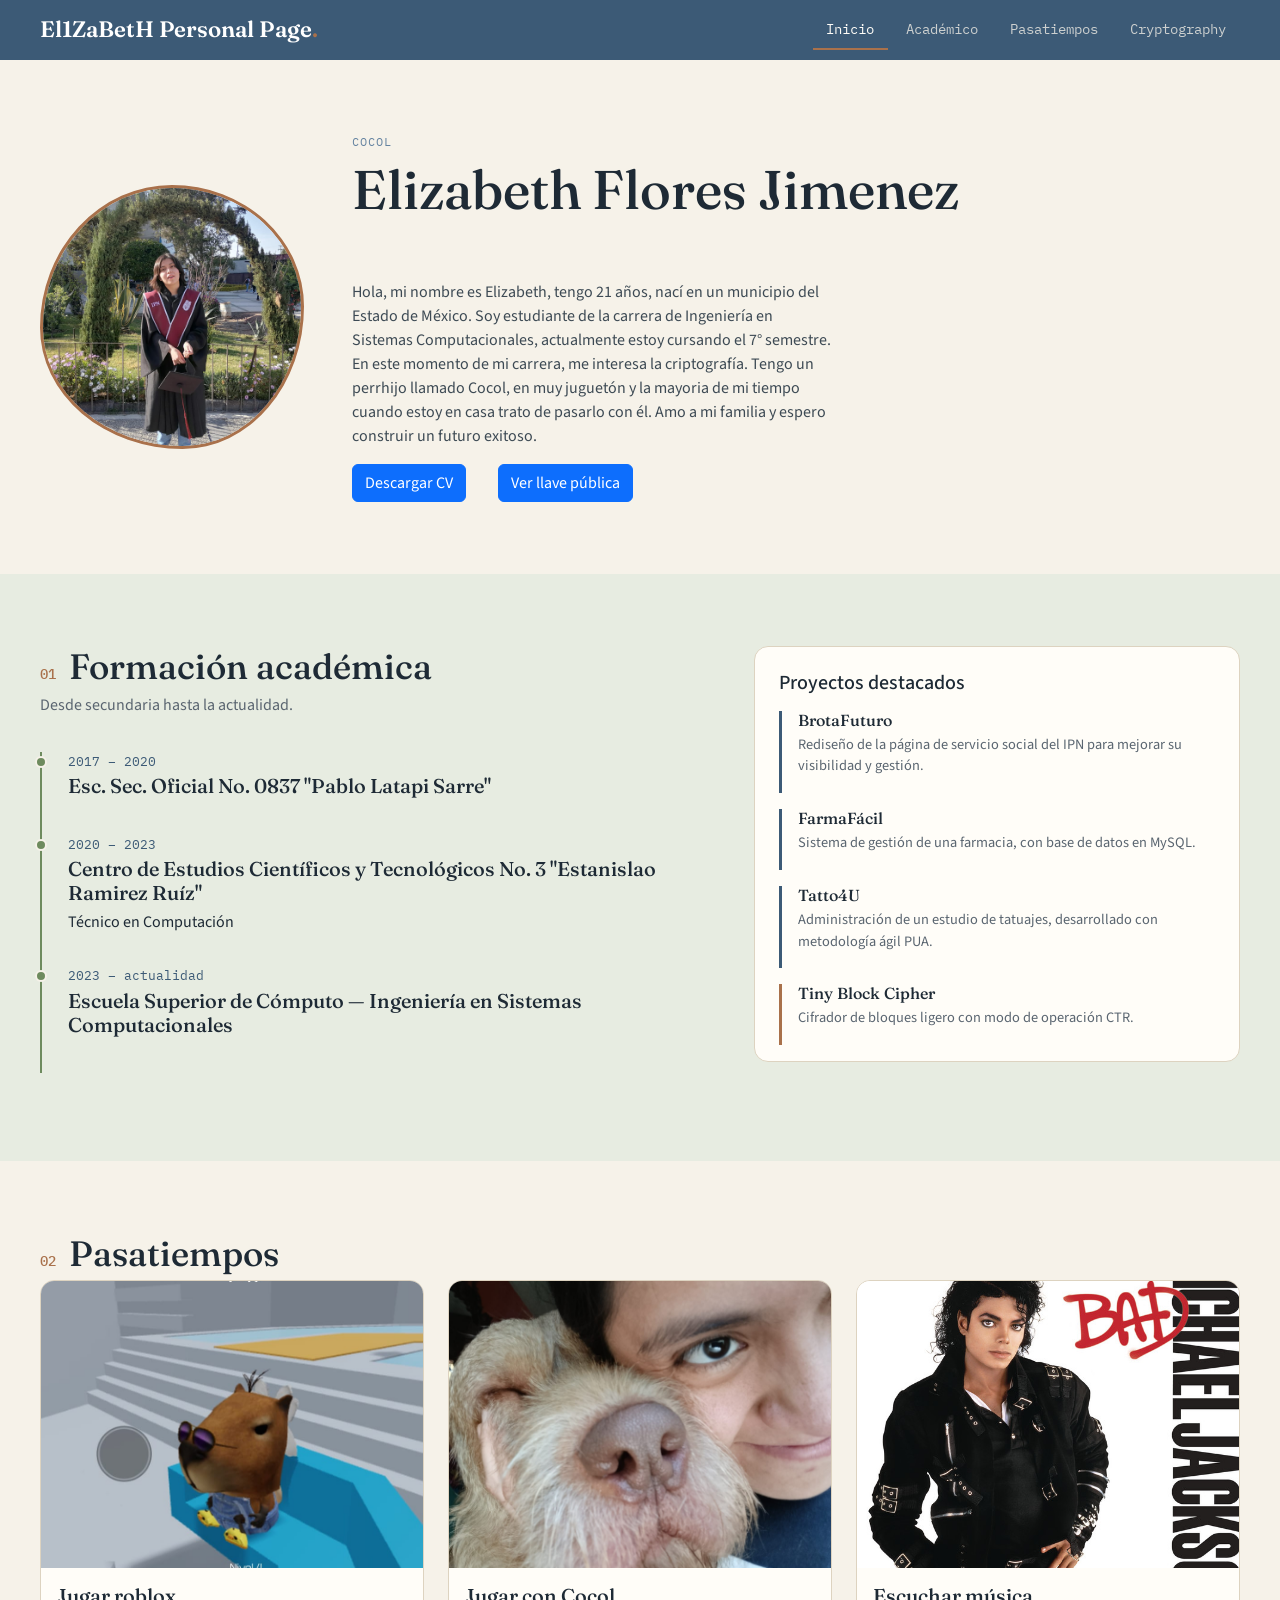
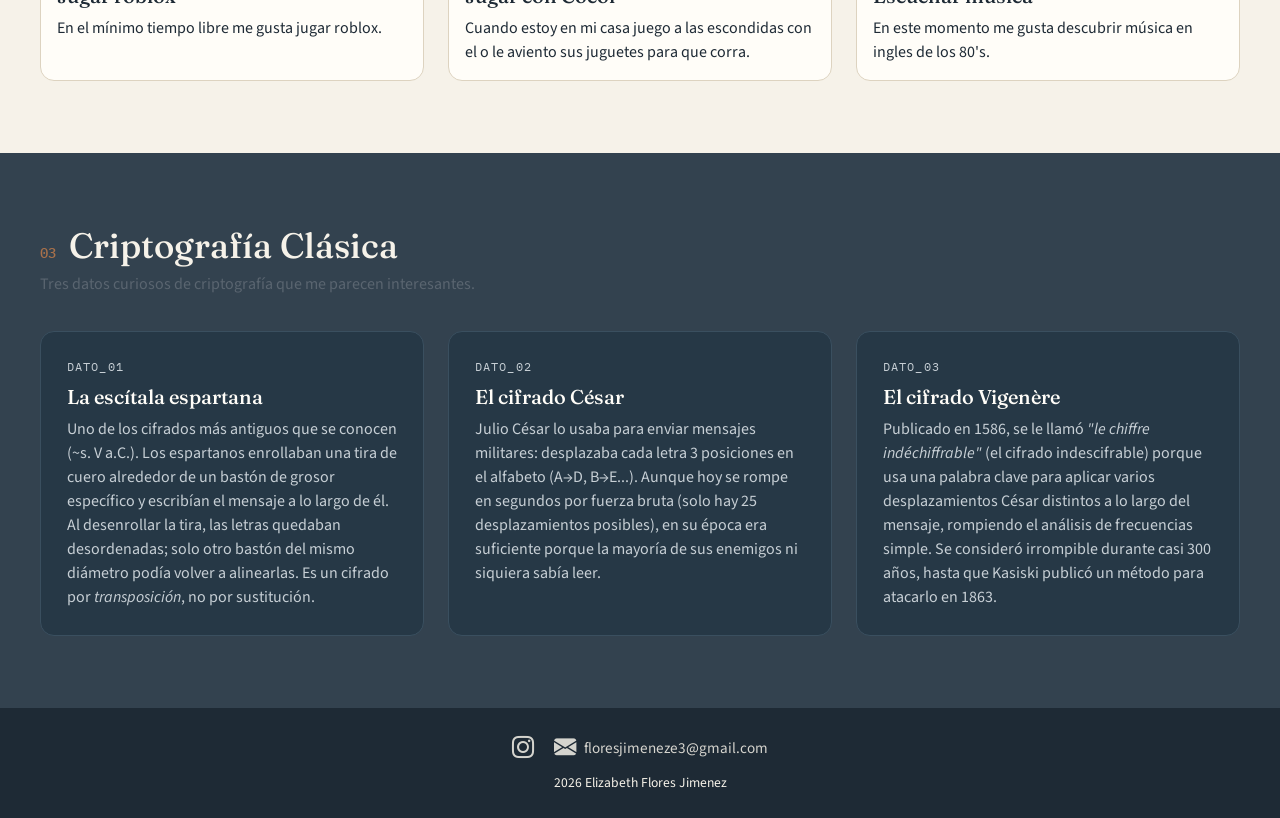
==== index.html @ b9819421 "estructura correcta" ====
<!DOCTYPE html>
<html lang="es">

<head>
    <meta charset="UTF-8">
    <meta name="viewport" content="width=device-width, initial-scale=1.0">
    <title>Cocol – Página Personal</title>

    <link rel="preconnect" href="https://fonts.googleapis.com">
    <link rel="preconnect" href="https://fonts.gstatic.com" crossorigin>
    <link
        href="https://fonts.googleapis.com/css2?family=Fraunces:ital,opsz,wght@0,9..144,400;0,9..144,600;0,9..144,700;1,9..144,500&family=Source+Sans+3:wght@400;600&family=IBM+Plex+Mono:wght@400;500;600&display=swap"
        rel="stylesheet">

    <link href="https://cdn.jsdelivr.net/npm/bootstrap@5.3.3/dist/css/bootstrap.min.css" rel="stylesheet">
    <link rel="stylesheet" href="https://cdn.jsdelivr.net/npm/bootstrap-icons@1.11.3/font/bootstrap-icons.css">
    <link rel="stylesheet" href="styles/styles.css">
</head>

<body>

    <!-- ============ NAV ============ -->
    <nav class="navbar navbar-expand-md navbar-dark sticky-top site-navbar">
        <div class="container">
            <a class="navbar-brand" href="#inicio">El1ZaBetH Personal Page<span class="text-clay">.</span></a>
            <button class="navbar-toggler" type="button" data-bs-toggle="collapse" data-bs-target="#navMenu"
                aria-controls="navMenu" aria-expanded="false" aria-label="Abrir menú">
                <span class="navbar-toggler-icon"></span>
            </button>
            <div class="collapse navbar-collapse" id="navMenu">
                <ul class="nav nav-tabs ms-auto" id="mainNav">
                    <li class="nav-item">
                        <a class="nav-link active" href="#inicio">Inicio</a>
                    </li>
                    <li class="nav-item">
                        <a class="nav-link" href="#academico">Académico</a>
                    </li>
                    <li class="nav-item">
                        <a class="nav-link" href="#hobbies">Pasatiempos</a>
                    </li>
                    <li class="nav-item">
                        <a class="nav-link" href="#cripto">Cryptography</a>
                    </li>
                </ul>
            </div>
        </div>
    </nav>

    <main>
        <!-- ============ HERO ============ -->
        <section id="inicio" class="container py-5 my-4">
            <div class="row align-items-center g-5">
                <div class="col-md-4 col-lg-3 text-center">
                    <img src="img/yo.jpeg" alt="Foto" id="heroPhoto" class="img-fluid hero-photo">
                </div>
                <div class="col-md-8 col-lg-9">
                    <p class="eyebrow">Cocol</p>
                    <h1 class="hero-name">Elizabeth Flores Jimenez</h1>
                    <p class="hero-cipher" id="cipherText" data-plain="Yo."></p>
                    <p class="hero-desc">
                        Hola, mi nombre es Elizabeth, tengo 21 años, nací en un municipio del Estado de México.
                        Soy estudiante de la carrera de Ingeniería en Sistemas Computacionales, actualmente estoy
                        cursando el 7° semestre.
                        En este momento de mi carrera, me interesa la criptografía. Tengo un perrhijo llamado Cocol, en
                        muy juguetón y la mayoria de mi tiempo
                        cuando estoy en casa trato de pasarlo con él. Amo a mi familia y espero construir un futuro
                        exitoso.
                    </p>
                    <div class="d-flex flex-wrap gap-3">
                        <a href="docs/CV_Elizabeth_Flores_Jimenez.pdf" target="_blank"  download class="btn btn-primary" >Descargar CV</a>
                        <div id="liveAlertPlaceholder"></div>
                        <button type="button" class="btn btn-primary" id="liveAlertBtn">Ver llave pública</button>
                    </div>
                </div>
            </div>
        </section>

        <!-- ============ ACADÉMICO ============ -->
        <section id="academico" class="section-block bg-sage-light">
            <div class="container">
                <div class="row g-4 align-items-start">
                    <div class="col-lg-7">
                        <h2 class="section-title"><span class="section-num">01</span> Formación académica</h2>
                        <p class="section-intro">Desde secundaria hasta la actualidad.</p>

                        <ol class="timeline list-unstyled">
                            <li class="timeline-item">
                                <span class="timeline-period">2017 – 2020</span>
                                <h3 class="h5">Esc. Sec. Oficial No. 0837 "Pablo Latapi Sarre"</h3>
                            </li>
                            <li class="timeline-item">
                                <span class="timeline-period">2020 – 2023</span>
                                <h3 class="h5">Centro de Estudios Científicos y Tecnológicos No. 3 "Estanislao Ramirez
                                    Ruíz"</h3>
                                <p class="mb-0">Técnico en Computación</p>
                            </li>
                            <li class="timeline-item">
                                <span class="timeline-period">2023 – actualidad</span>
                                <h3 class="h5">Escuela Superior de Cómputo — Ingeniería en Sistemas Computacionales</h3>
                            </li>
                        </ol>
                    </div>

                    <div class="col-lg-5">
                        <div class="projects-panel">
                            <h3 class="h5 mb-3">Proyectos destacados</h3>

                            <div class="project-card">
                                <h4 class="h6 mb-1">BrotaFuturo</h4>
                                <p class="project-line">Rediseño de la página de servicio social del IPN para mejorar su
                                    visibilidad y gestión.</p>
                            </div>

                            <div class="project-card">
                                <h4 class="h6 mb-1">FarmaFácil</h4>
                                <p class="project-line">Sistema de gestión de una farmacia, con base de datos en MySQL.
                                </p>
                            </div>

                            <div class="project-card">
                                <h4 class="h6 mb-1">Tatto4U</h4>
                                <p class="project-line">Administración de un estudio de tatuajes, desarrollado con
                                    metodología ágil PUA.</p>
                            </div>

                            <div class="project-card project-card--cripto">
                                <h4 class="h6 mb-1">Tiny Block Cipher</h4>
                                <p class="project-line">Cifrador de bloques ligero con modo de operación CTR.</p>
                            </div>
                        </div>
                    </div>
                </div>
            </div>
        </section>

        <!-- ============ HOBBIES ============ -->
        <section id="hobbies" class="section-block">
            <div class="container">
                <h2 class="section-title"><span class="section-num">02</span> Pasatiempos</h2>

                <div class="row g-4">
                    <div class="col-md-4">
                        <div class="card h-100 app-card">
                            <img src="img/1.jfif" class="card-img-top" alt="">
                            <div class="card-body">
                                <h3 class="h5 card-title">Jugar roblox</h3>
                                <p class="card-text">En el mínimo tiempo libre me gusta jugar roblox.</p>
                            </div>
                        </div>
                    </div>
                    <div class="col-md-4">
                        <div class="card h-100 app-card">
                            <img src="img/3.jfif" class="card-img-top" alt="">
                            <div class="card-body">
                                <h3 class="h5 card-title">Jugar con Cocol</h3>
                                <p class="card-text">Cuando estoy en mi casa juego a las escondidas con el o le aviento
                                    sus juguetes para que corra.</p>
                            </div>
                        </div>
                    </div>
                    <div class="col-md-4">
                        <div class="card h-100 app-card">
                            <img src="img/2.jfif" class="card-img-top" alt="">
                            <div class="card-body">
                                <h3 class="h5 card-title">Escuchar música</h3>
                                <p class="card-text">En este momento me gusta descubrir música en ingles de los 80's.
                                </p>
                            </div>
                        </div>
                    </div>
                </div>
            </div>
        </section>

        <!-- ============ CRIPTOGRAFÍA ============ -->
        <section id="cripto" class="section-block section-cripto">
            <div class="container">
                <h2 class="section-title text-parchment"><span class="section-num text-sage">03</span> Criptografía
                    Clásica</h2>
                <p class="section-intro text-light-gray">Tres datos curiosos de criptografía que me parecen
                    interesantes.</p>

                <div class="row g-4">
                    <div class="col-md-4">
                        <div class="cipher-card h-100">
                            <p class="cipher-label">DATO_01</p>
                            <h3 class="h5">La escítala espartana</h3>
                            <p class="mb-0">Uno de los cifrados más antiguos que se conocen (~s. V a.C.). Los espartanos
                                enrollaban una tira de cuero alrededor de un bastón de grosor específico y escribían el
                                mensaje a lo largo de él. Al desenrollar la tira, las letras quedaban desordenadas; solo
                                otro bastón del mismo diámetro podía volver a alinearlas. Es un cifrado por
                                <em>transposición</em>, no por sustitución.
                            </p>
                        </div>
                    </div>
                    <div class="col-md-4">
                        <div class="cipher-card h-100">
                            <p class="cipher-label">DATO_02</p>
                            <h3 class="h5">El cifrado César</h3>
                            <p class="mb-0">Julio César lo usaba para enviar mensajes militares: desplazaba cada letra
                                3 posiciones en el alfabeto (A→D, B→E...). Aunque hoy se rompe en segundos por fuerza
                                bruta
                                (solo hay 25 desplazamientos posibles), en su época era suficiente porque la mayoría de
                                sus
                                enemigos ni siquiera sabía leer.</p>
                        </div>
                    </div>
                    <div class="col-md-4">
                        <div class="cipher-card h-100">
                            <p class="cipher-label">DATO_03</p>
                            <h3 class="h5">El cifrado Vigenère</h3>
                            <p class="mb-0">Publicado en 1586, se le llamó <em>"le chiffre indéchiffrable"</em> (el
                                cifrado
                                indescifrable) porque usa una palabra clave para aplicar varios desplazamientos César
                                distintos a lo largo del mensaje, rompiendo el análisis de frecuencias simple. Se
                                consideró
                                irrompible durante casi 300 años, hasta que Kasiski publicó un método para atacarlo en
                                1863.</p>
                        </div>
                    </div>
                </div>
            </div>
        </section>
    </main>

    <footer class="footer text-center py-4">
        <div class="footer-icons mb-2">
            <a href="https://www.instagram.com/3l1z4b3thfj/" target="_blank" rel="noopener" aria-label="Instagram"
                class="footer-icon">
                <i class="bi bi-instagram"></i>
            </a>
            <span class="footer-icon-text">
                <i class="bi bi-envelope-fill"></i> floresjimeneze3@gmail.com
            </span>
        </div>
        <p class="mb-0"> 2026 Elizabeth Flores Jimenez</p>
    </footer>

    <script src="https://cdn.jsdelivr.net/npm/bootstrap@5.3.3/dist/js/bootstrap.bundle.min.js"></script>
    <script src="js/script.js"></script>
</body>

</html>
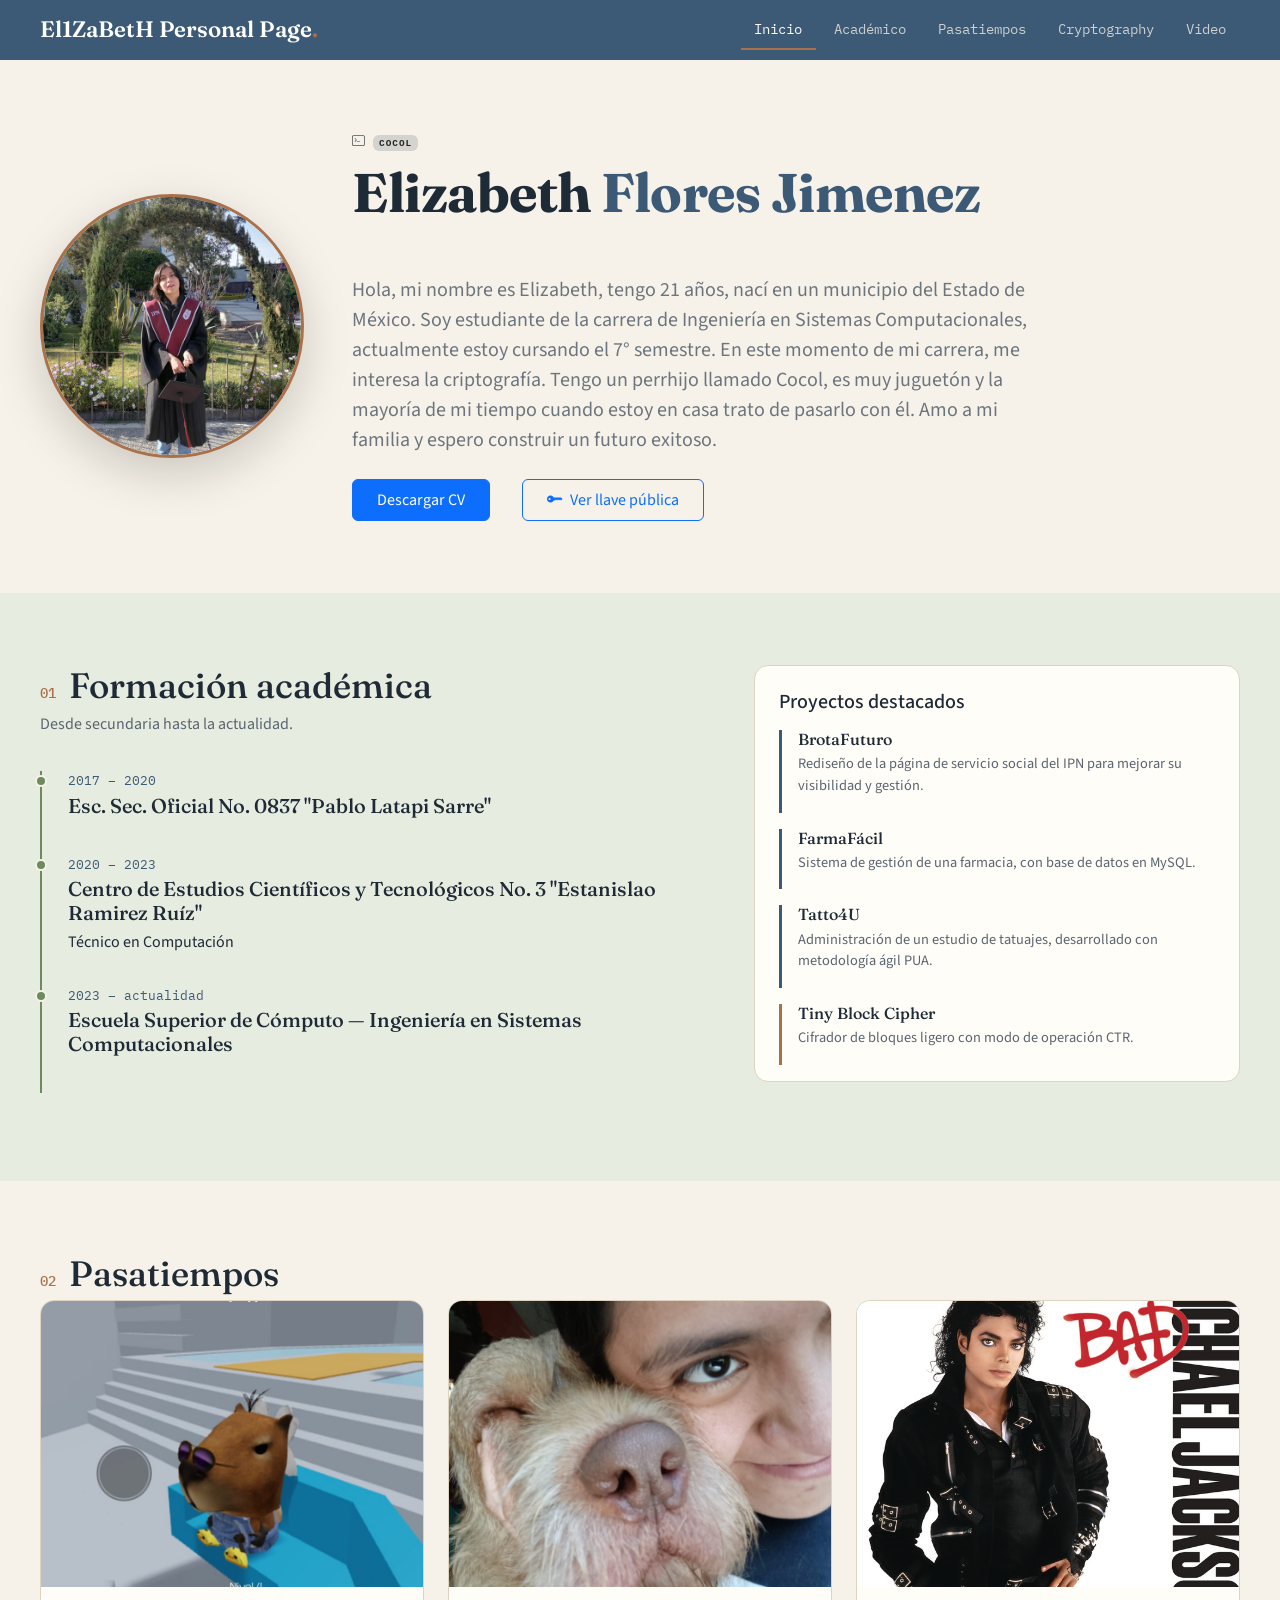
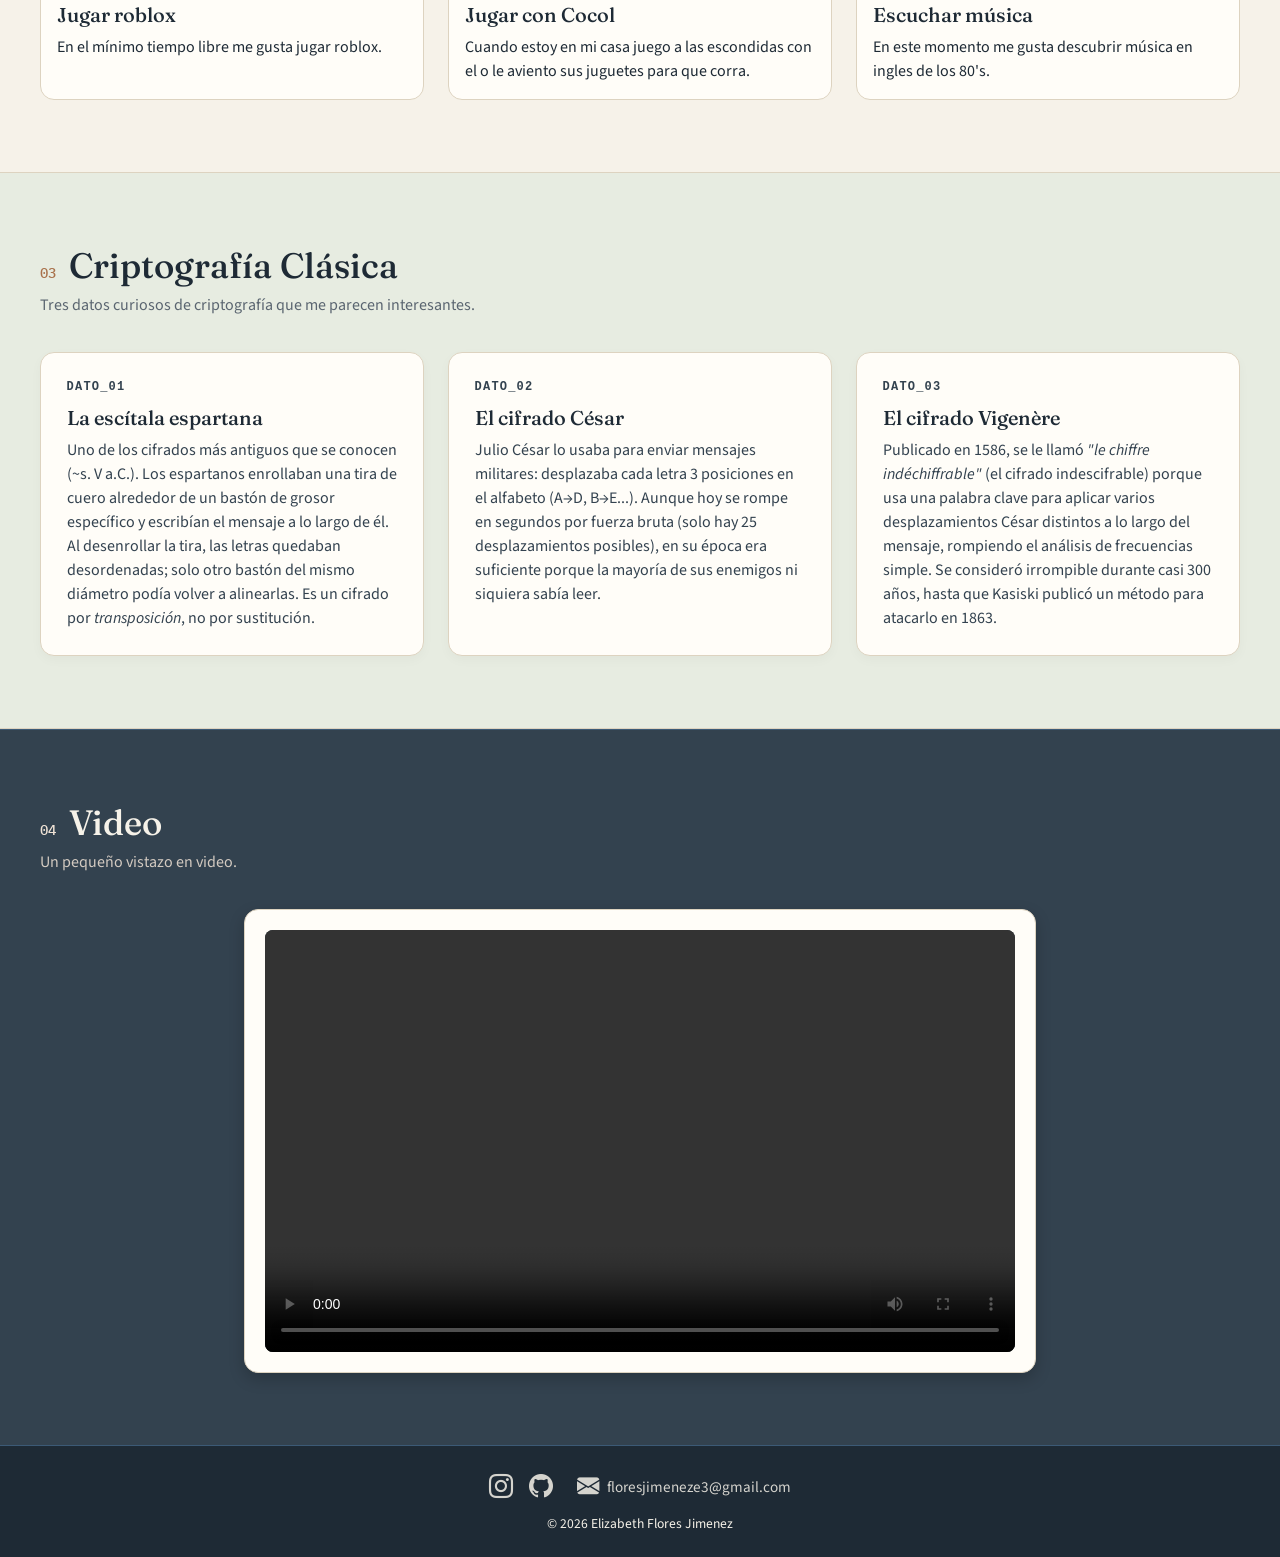
==== commit 54c2a244: "Actualizacion" ====
--- a/index.html
+++ b/index.html
@@ -41,6 +41,9 @@
                     <li class="nav-item">
                         <a class="nav-link" href="#cripto">Cryptography</a>
                     </li>
+                    <li class="nav-item">
+                        <a class="nav-link" href="#video">Video</a>
+                    </li>
                 </ul>
             </div>
         </div>
@@ -51,25 +54,34 @@
         <section id="inicio" class="container py-5 my-4">
             <div class="row align-items-center g-5">
                 <div class="col-md-4 col-lg-3 text-center">
-                    <img src="img/yo.jpeg" alt="Foto" id="heroPhoto" class="img-fluid hero-photo">
+                    <img src="img/yo.jpeg" alt="Foto" id="heroPhoto" class="img-fluid hero-photo rounded-circle shadow-lg">
                 </div>
                 <div class="col-md-8 col-lg-9">
-                    <p class="eyebrow">Cocol</p>
-                    <h1 class="hero-name">Elizabeth Flores Jimenez</h1>
-                    <p class="hero-cipher" id="cipherText" data-plain="Yo."></p>
-                    <p class="hero-desc">
+                    <!-- Eyebrow estilizado -->
+                    <p class="eyebrow text-uppercase tracking-wider text-muted mb-1">
+                        <i class="bi bi-terminal"></i> <span class="badge bg-secondary bg-opacity-25 text-dark">Cocol</span>
+                    </p>
+                    
+                    <!-- Nombre estéticamente destacado -->
+                    <h1 class="hero-name display-3 fw-bold my-2" style="font-family: 'Fraunces', serif; letter-spacing: -0.5px;">
+                        Elizabeth <span class="text-primary">Flores Jimenez</span>
+                    </h1>
+
+                    <p class="hero-cipher text-monospace text-muted mb-3" id="cipherText" data-plain="Yo."></p>
+
+                    <p class="hero-desc fs-5 leading-relaxed text-secondary">
                         Hola, mi nombre es Elizabeth, tengo 21 años, nací en un municipio del Estado de México.
                         Soy estudiante de la carrera de Ingeniería en Sistemas Computacionales, actualmente estoy
                         cursando el 7° semestre.
-                        En este momento de mi carrera, me interesa la criptografía. Tengo un perrhijo llamado Cocol, en
-                        muy juguetón y la mayoria de mi tiempo
-                        cuando estoy en casa trato de pasarlo con él. Amo a mi familia y espero construir un futuro
-                        exitoso.
+                        En este momento de mi carrera, me interesa la criptografía. Tengo un perrhijo llamado Cocol, es
+                        muy juguetón y la mayoría de mi tiempo cuando estoy en casa trato de pasarlo con él. Amo a mi familia y espero construir un futuro exitoso.
                     </p>
-                    <div class="d-flex flex-wrap gap-3">
-                        <a href="docs/CV_Elizabeth_Flores_Jimenez.pdf" target="_blank"  download class="btn btn-primary" >Descargar CV</a>
+                    <div class="d-flex flex-wrap gap-3 mt-4">
+                        <a href="docs/CV_Elizabeth_Flores_Jimenez.pdf" target="_blank" download class="btn btn-primary px-4 py-2">Descargar CV</a>
                         <div id="liveAlertPlaceholder"></div>
-                        <button type="button" class="btn btn-primary" id="liveAlertBtn">Ver llave pública</button>
+                        <a href="docs/llave_pub.pem" download="llave_publica.asc" class="btn btn-outline-primary px-4 py-2" id="liveAlertBtn">
+                            <i class="bi bi-key-fill me-1"></i> Ver llave pública
+                        </a>
                     </div>
                 </div>
             </div>
@@ -90,8 +102,7 @@
                             </li>
                             <li class="timeline-item">
                                 <span class="timeline-period">2020 – 2023</span>
-                                <h3 class="h5">Centro de Estudios Científicos y Tecnológicos No. 3 "Estanislao Ramirez
-                                    Ruíz"</h3>
+                                <h3 class="h5">Centro de Estudios Científicos y Tecnológicos No. 3 "Estanislao Ramirez Ruíz"</h3>
                                 <p class="mb-0">Técnico en Computación</p>
                             </li>
                             <li class="timeline-item">
@@ -107,20 +118,17 @@
 
                             <div class="project-card">
                                 <h4 class="h6 mb-1">BrotaFuturo</h4>
-                                <p class="project-line">Rediseño de la página de servicio social del IPN para mejorar su
-                                    visibilidad y gestión.</p>
+                                <p class="project-line">Rediseño de la página de servicio social del IPN para mejorar su visibilidad y gestión.</p>
                             </div>
 
                             <div class="project-card">
                                 <h4 class="h6 mb-1">FarmaFácil</h4>
-                                <p class="project-line">Sistema de gestión de una farmacia, con base de datos en MySQL.
-                                </p>
+                                <p class="project-line">Sistema de gestión de una farmacia, con base de datos en MySQL.</p>
                             </div>
 
                             <div class="project-card">
                                 <h4 class="h6 mb-1">Tatto4U</h4>
-                                <p class="project-line">Administración de un estudio de tatuajes, desarrollado con
-                                    metodología ágil PUA.</p>
+                                <p class="project-line">Administración de un estudio de tatuajes, desarrollado con metodología ágil PUA.</p>
                             </div>
 
                             <div class="project-card project-card--cripto">
@@ -141,7 +149,7 @@
                 <div class="row g-4">
                     <div class="col-md-4">
                         <div class="card h-100 app-card">
-                            <img src="img/1.jfif" class="card-img-top" alt="">
+                            <img src="img/1.jfif" class="card-img-top" alt="Roblox">
                             <div class="card-body">
                                 <h3 class="h5 card-title">Jugar roblox</h3>
                                 <p class="card-text">En el mínimo tiempo libre me gusta jugar roblox.</p>
@@ -150,21 +158,19 @@
                     </div>
                     <div class="col-md-4">
                         <div class="card h-100 app-card">
-                            <img src="img/3.jfif" class="card-img-top" alt="">
+                            <img src="img/3.jfif" class="card-img-top" alt="Cocol">
                             <div class="card-body">
                                 <h3 class="h5 card-title">Jugar con Cocol</h3>
-                                <p class="card-text">Cuando estoy en mi casa juego a las escondidas con el o le aviento
-                                    sus juguetes para que corra.</p>
+                                <p class="card-text">Cuando estoy en mi casa juego a las escondidas con el o le aviento sus juguetes para que corra.</p>
                             </div>
                         </div>
                     </div>
                     <div class="col-md-4">
                         <div class="card h-100 app-card">
-                            <img src="img/2.jfif" class="card-img-top" alt="">
+                            <img src="img/2.jfif" class="card-img-top" alt="Música">
                             <div class="card-body">
                                 <h3 class="h5 card-title">Escuchar música</h3>
-                                <p class="card-text">En este momento me gusta descubrir música en ingles de los 80's.
-                                </p>
+                                <p class="card-text">En este momento me gusta descubrir música en ingles de los 80's.</p>
                             </div>
                         </div>
                     </div>
@@ -175,10 +181,8 @@
         <!-- ============ CRIPTOGRAFÍA ============ -->
         <section id="cripto" class="section-block section-cripto">
             <div class="container">
-                <h2 class="section-title text-parchment"><span class="section-num text-sage">03</span> Criptografía
-                    Clásica</h2>
-                <p class="section-intro text-light-gray">Tres datos curiosos de criptografía que me parecen
-                    interesantes.</p>
+                <h2 class="section-title text-parchment"><span class="section-num text-sage">03</span> Criptografía Clásica</h2>
+                <p class="section-intro text-light-gray">Tres datos curiosos de criptografía que me parecen interesantes.</p>
 
                 <div class="row g-4">
                     <div class="col-md-4">
@@ -199,10 +203,8 @@
                             <h3 class="h5">El cifrado César</h3>
                             <p class="mb-0">Julio César lo usaba para enviar mensajes militares: desplazaba cada letra
                                 3 posiciones en el alfabeto (A→D, B→E...). Aunque hoy se rompe en segundos por fuerza
-                                bruta
-                                (solo hay 25 desplazamientos posibles), en su época era suficiente porque la mayoría de
-                                sus
-                                enemigos ni siquiera sabía leer.</p>
+                                bruta (solo hay 25 desplazamientos posibles), en su época era suficiente porque la mayoría de
+                                sus enemigos ni siquiera sabía leer.</p>
                         </div>
                     </div>
                     <div class="col-md-4">
@@ -210,30 +212,51 @@
                             <p class="cipher-label">DATO_03</p>
                             <h3 class="h5">El cifrado Vigenère</h3>
                             <p class="mb-0">Publicado en 1586, se le llamó <em>"le chiffre indéchiffrable"</em> (el
-                                cifrado
-                                indescifrable) porque usa una palabra clave para aplicar varios desplazamientos César
+                                cifrado indescifrable) porque usa una palabra clave para aplicar varios desplazamientos César
                                 distintos a lo largo del mensaje, rompiendo el análisis de frecuencias simple. Se
-                                consideró
-                                irrompible durante casi 300 años, hasta que Kasiski publicó un método para atacarlo en
+                                consideró irrompible durante casi 300 años, hasta que Kasiski publicó un método para atacarlo en
                                 1863.</p>
                         </div>
                     </div>
                 </div>
             </div>
         </section>
+
+        <!-- ============ VIDEO ============ -->
+<section id="video" class="section-block section-video">
+    <div class="container">
+        <h2 class="section-title text-parchment"><span class="section-num text-sage">04</span> Video</h2>
+        <p class="section-intro text-light-gray">Un pequeño vistazo en video.</p>
+
+        <div class="row justify-content-center">
+            <div class="col-lg-8">
+                <div class="video-card">
+                    <div class="ratio ratio-16x9">
+                        <video controls preload="metadata">
+                            <source src="img/video1.mp4" type="video/mp4">
+                            Tu navegador no soporta la reproducción de video.
+                        </video>
+                    </div>
+                </div>
+            </div>
+        </div>
+    </div>
+</section>
     </main>
 
     <footer class="footer text-center py-4">
-        <div class="footer-icons mb-2">
-            <a href="https://www.instagram.com/3l1z4b3thfj/" target="_blank" rel="noopener" aria-label="Instagram"
-                class="footer-icon">
+        <div class="footer-icons mb-2 d-flex justify-content-center align-items-center gap-3">
+            <a href="https://www.instagram.com/3l1z4b3thfj/" target="_blank" rel="noopener" aria-label="Instagram" class="footer-icon fs-4">
                 <i class="bi bi-instagram"></i>
             </a>
-            <span class="footer-icon-text">
+            <a href="https://github.com/elizabethFJ" target="_blank" rel="noopener" aria-label="GitHub" class="footer-icon fs-4">
+                <i class="bi bi-github"></i>
+            </a>
+            <span class="footer-icon-text ms-2">
                 <i class="bi bi-envelope-fill"></i> floresjimeneze3@gmail.com
             </span>
         </div>
-        <p class="mb-0"> 2026 Elizabeth Flores Jimenez</p>
+        <p class="mb-0">© 2026 Elizabeth Flores Jimenez</p>
     </footer>
 
     <script src="https://cdn.jsdelivr.net/npm/bootstrap@5.3.3/dist/js/bootstrap.bundle.min.js"></script>
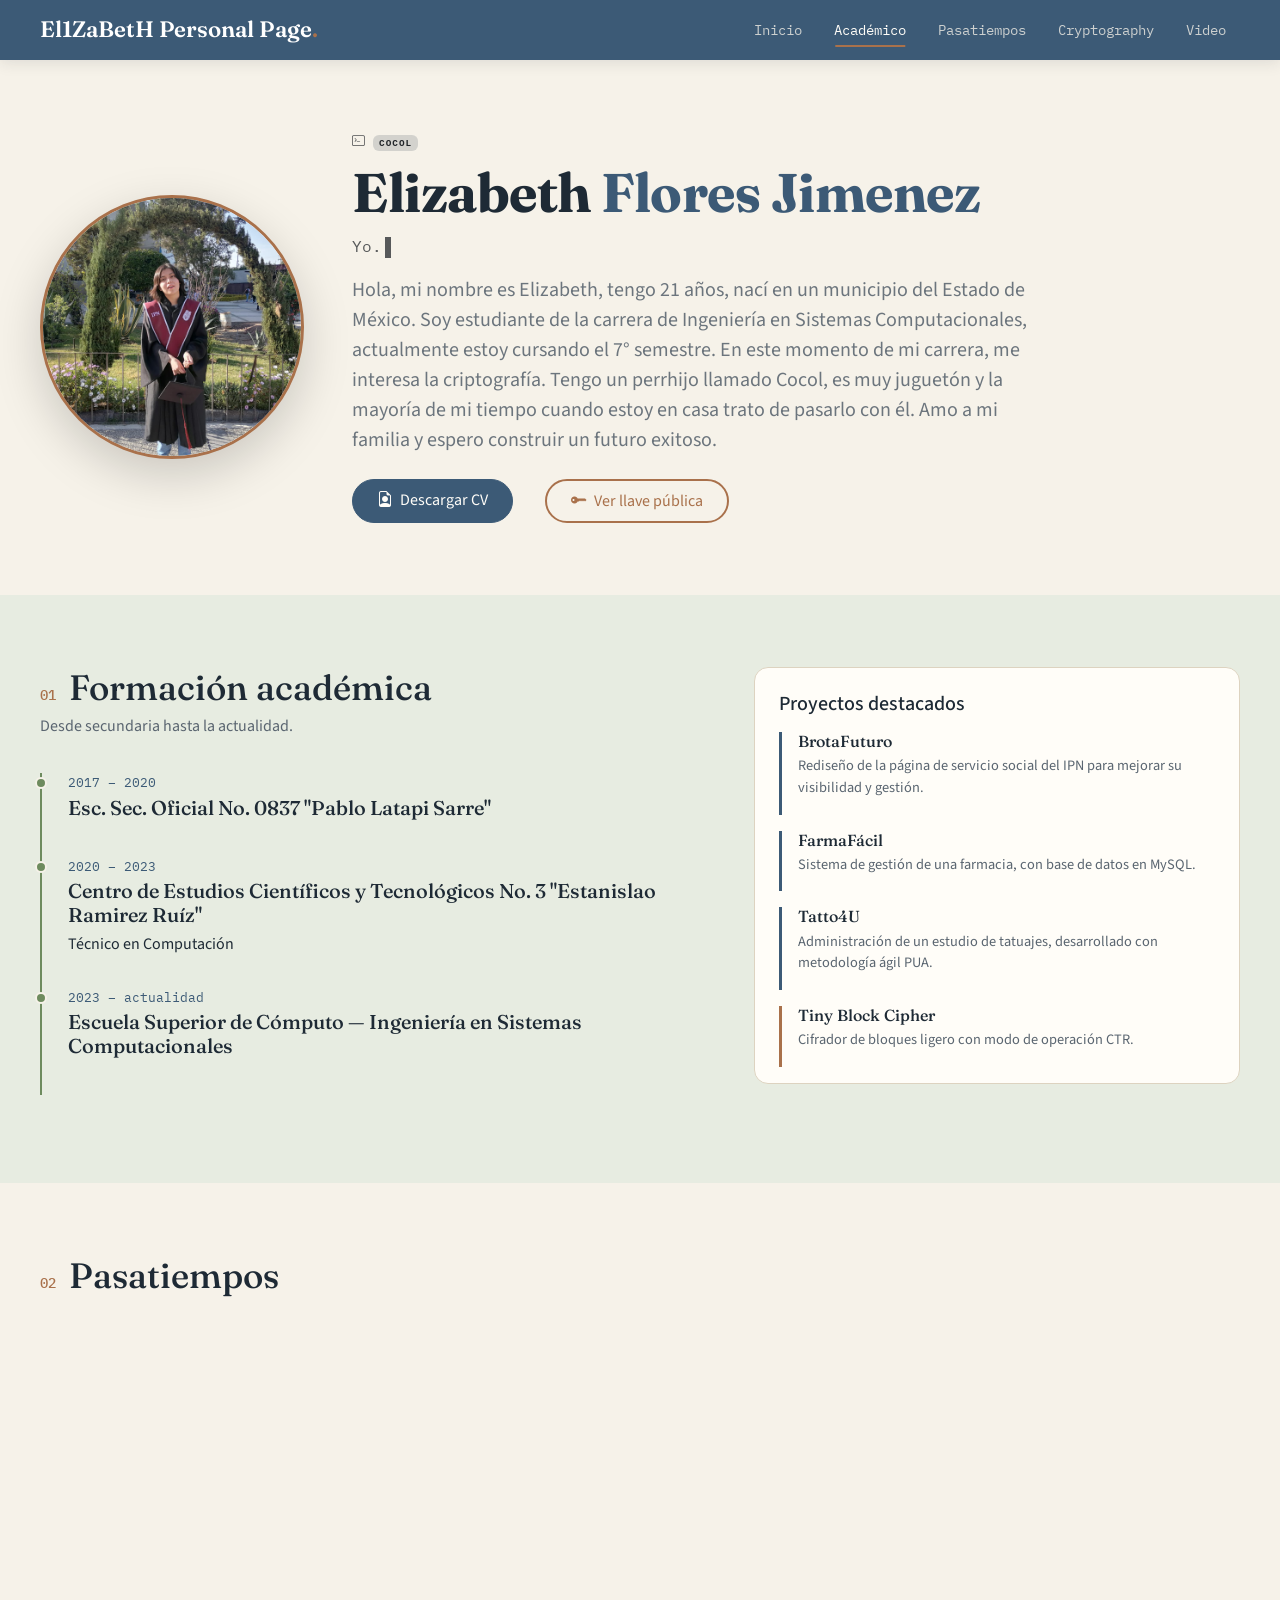
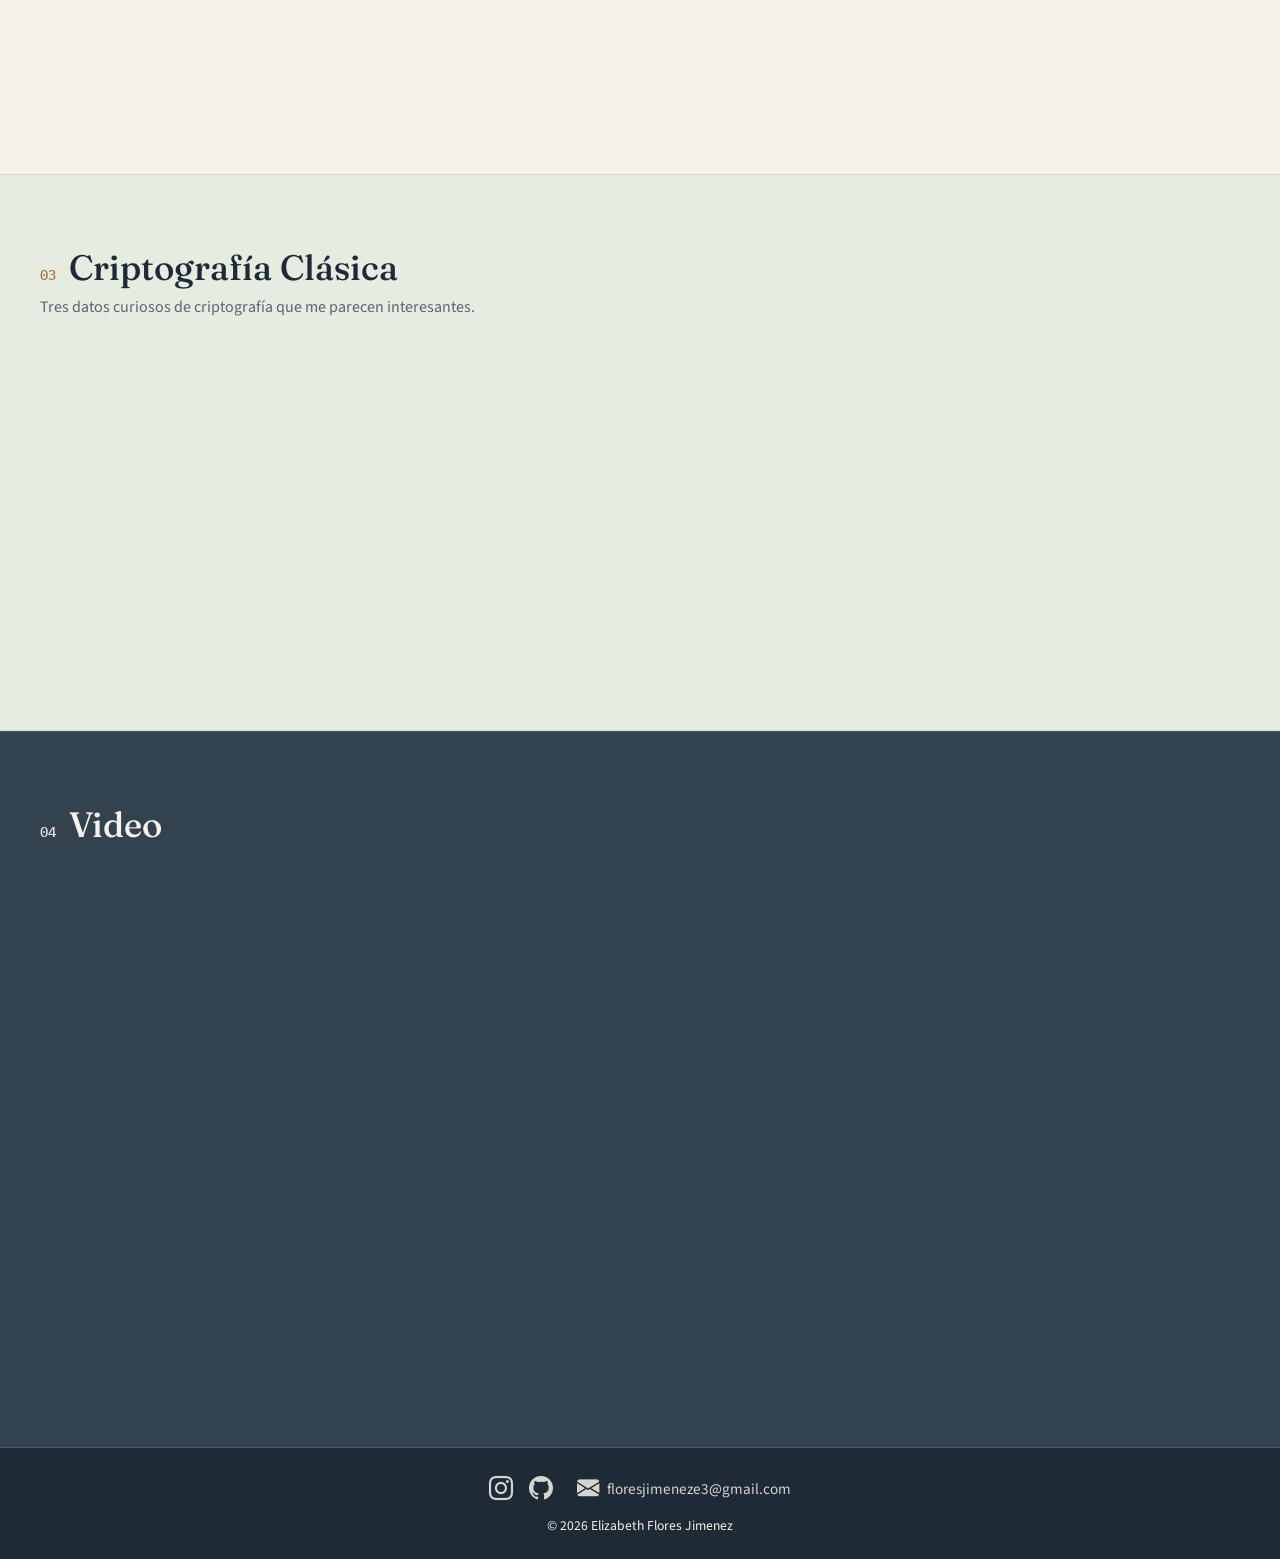
==== commit da5cd29a: "Final" ====
--- a/index.html
+++ b/index.html
@@ -4,263 +4,948 @@
 <head>
     <meta charset="UTF-8">
     <meta name="viewport" content="width=device-width, initial-scale=1.0">
+
     <title>Cocol – Página Personal</title>
 
+    <!-- Google Fonts -->
     <link rel="preconnect" href="https://fonts.googleapis.com">
     <link rel="preconnect" href="https://fonts.gstatic.com" crossorigin>
+
     <link
         href="https://fonts.googleapis.com/css2?family=Fraunces:ital,opsz,wght@0,9..144,400;0,9..144,600;0,9..144,700;1,9..144,500&family=Source+Sans+3:wght@400;600&family=IBM+Plex+Mono:wght@400;500;600&display=swap"
         rel="stylesheet">
 
+    <!-- Bootstrap -->
     <link href="https://cdn.jsdelivr.net/npm/bootstrap@5.3.3/dist/css/bootstrap.min.css" rel="stylesheet">
+
+    <!-- Bootstrap Icons -->
     <link rel="stylesheet" href="https://cdn.jsdelivr.net/npm/bootstrap-icons@1.11.3/font/bootstrap-icons.css">
+
+    <!-- CSS propio -->
     <link rel="stylesheet" href="styles/styles.css">
 </head>
 
+
 <body>
 
-    <!-- ============ NAV ============ -->
+    <!-- =====================================================
+         NAVBAR
+    ====================================================== -->
+
     <nav class="navbar navbar-expand-md navbar-dark sticky-top site-navbar">
+
         <div class="container">
-            <a class="navbar-brand" href="#inicio">El1ZaBetH Personal Page<span class="text-clay">.</span></a>
+
+            <a class="navbar-brand" href="#inicio">
+                El1ZaBetH Personal Page<span class="text-clay">.</span>
+            </a>
+
+
             <button class="navbar-toggler" type="button" data-bs-toggle="collapse" data-bs-target="#navMenu"
                 aria-controls="navMenu" aria-expanded="false" aria-label="Abrir menú">
+
                 <span class="navbar-toggler-icon"></span>
+
             </button>
+
+
             <div class="collapse navbar-collapse" id="navMenu">
+
                 <ul class="nav nav-tabs ms-auto" id="mainNav">
+
                     <li class="nav-item">
-                        <a class="nav-link active" href="#inicio">Inicio</a>
+                        <a class="nav-link active" href="#inicio">
+                            Inicio
+                        </a>
                     </li>
+
                     <li class="nav-item">
-                        <a class="nav-link" href="#academico">Académico</a>
+                        <a class="nav-link" href="#academico">
+                            Académico
+                        </a>
                     </li>
+
                     <li class="nav-item">
-                        <a class="nav-link" href="#hobbies">Pasatiempos</a>
+                        <a class="nav-link" href="#hobbies">
+                            Pasatiempos
+                        </a>
                     </li>
+
                     <li class="nav-item">
-                        <a class="nav-link" href="#cripto">Cryptography</a>
+                        <a class="nav-link" href="#cripto">
+                            Cryptography
+                        </a>
                     </li>
+
                     <li class="nav-item">
-                        <a class="nav-link" href="#video">Video</a>
+                        <a class="nav-link" href="#video">
+                            Video
+                        </a>
                     </li>
+
                 </ul>
+
             </div>
+
         </div>
+
     </nav>
 
+
+
     <main>
-        <!-- ============ HERO ============ -->
+
+
+        <!-- =====================================================
+             HERO
+        ====================================================== -->
+
         <section id="inicio" class="container py-5 my-4">
+
             <div class="row align-items-center g-5">
-                <div class="col-md-4 col-lg-3 text-center">
-                    <img src="img/yo.jpeg" alt="Foto" id="heroPhoto" class="img-fluid hero-photo rounded-circle shadow-lg">
+
+
+                <!-- FOTO -->
+
+                <div class="col-md-4 col-lg-3 text-center hero-animate">
+
+                    <img src="img/yo.jpeg" alt="Foto de Elizabeth" id="heroPhoto"
+                        class="img-fluid hero-photo rounded-circle shadow-lg">
+
                 </div>
+
+
+
+                <!-- INFORMACIÓN -->
+
                 <div class="col-md-8 col-lg-9">
-                    <!-- Eyebrow estilizado -->
-                    <p class="eyebrow text-uppercase tracking-wider text-muted mb-1">
-                        <i class="bi bi-terminal"></i> <span class="badge bg-secondary bg-opacity-25 text-dark">Cocol</span>
+
+
+                    <!-- Eyebrow -->
+
+                    <p class="eyebrow text-uppercase tracking-wider text-muted mb-1 hero-animate delay-1">
+
+                        <i class="bi bi-terminal"></i>
+
+                        <span class="badge bg-secondary bg-opacity-25 text-dark">
+                            Cocol
+                        </span>
+
                     </p>
-                    
-                    <!-- Nombre estéticamente destacado -->
-                    <h1 class="hero-name display-3 fw-bold my-2" style="font-family: 'Fraunces', serif; letter-spacing: -0.5px;">
-                        Elizabeth <span class="text-primary">Flores Jimenez</span>
+
+
+
+                    <!-- Nombre -->
+
+                    <h1 class="hero-name display-3 fw-bold my-2 hero-animate delay-2"
+                        style="font-family: 'Fraunces', serif; letter-spacing: -0.5px;">
+
+                        Elizabeth
+                        <span class="text-primary">
+                            Flores Jimenez
+                        </span>
+
                     </h1>
 
-                    <p class="hero-cipher text-monospace text-muted mb-3" id="cipherText" data-plain="Yo."></p>
-
-                    <p class="hero-desc fs-5 leading-relaxed text-secondary">
+
+
+                    <!-- Texto con efecto de escritura -->
+
+                    <p class="hero-cipher text-monospace text-muted mb-3 hero-animate delay-3" id="cipherText"
+                        data-plain="Yo.">
+                    </p>
+
+
+
+                    <!-- Descripción -->
+
+                    <p class="hero-desc fs-5 leading-relaxed text-secondary hero-animate delay-3">
+
                         Hola, mi nombre es Elizabeth, tengo 21 años, nací en un municipio del Estado de México.
-                        Soy estudiante de la carrera de Ingeniería en Sistemas Computacionales, actualmente estoy
-                        cursando el 7° semestre.
-                        En este momento de mi carrera, me interesa la criptografía. Tengo un perrhijo llamado Cocol, es
-                        muy juguetón y la mayoría de mi tiempo cuando estoy en casa trato de pasarlo con él. Amo a mi familia y espero construir un futuro exitoso.
+
+                        Soy estudiante de la carrera de Ingeniería en Sistemas Computacionales,
+                        actualmente estoy cursando el 7° semestre.
+
+                        En este momento de mi carrera, me interesa la criptografía.
+
+                        Tengo un perrhijo llamado Cocol, es muy juguetón y la mayoría de mi tiempo
+                        cuando estoy en casa trato de pasarlo con él.
+
+                        Amo a mi familia y espero construir un futuro exitoso.
+
                     </p>
-                    <div class="d-flex flex-wrap gap-3 mt-4">
-                        <a href="docs/CV_Elizabeth_Flores_Jimenez.pdf" target="_blank" download class="btn btn-primary px-4 py-2">Descargar CV</a>
+
+
+
+                    <!-- BOTONES -->
+
+                    <div class="d-flex flex-wrap gap-3 mt-4 hero-animate delay-4">
+
+
+                        <!-- CV -->
+
+                        <a href="docs/CV_Elizabeth_Flores_Jimenez.pdf" target="_blank" download
+                            class="btn btn-primary-custom px-4 py-2">
+
+                            <i class="bi bi-file-earmark-person me-1"></i>
+
+                            Descargar CV
+
+                        </a>
+
+
+
                         <div id="liveAlertPlaceholder"></div>
-                        <a href="docs/llave_pub.pem" download="llave_publica.asc" class="btn btn-outline-primary px-4 py-2" id="liveAlertBtn">
-                            <i class="bi bi-key-fill me-1"></i> Ver llave pública
+
+
+
+                        <!-- LLAVE PÚBLICA -->
+
+                        <a href="docs/llave_pub.pem" download="llave_publica.asc"
+                            class="btn btn-outline-custom px-4 py-2" id="liveAlertBtn">
+
+                            <i class="bi bi-key-fill me-1"></i>
+
+                            Ver llave pública
+
                         </a>
-                    </div>
+
+
+                    </div>
+
                 </div>
+
             </div>
+
         </section>
 
-        <!-- ============ ACADÉMICO ============ -->
+
+
+        <!-- =====================================================
+             FORMACIÓN ACADÉMICA
+        ====================================================== -->
+
         <section id="academico" class="section-block bg-sage-light">
+
             <div class="container">
+
                 <div class="row g-4 align-items-start">
-                    <div class="col-lg-7">
-                        <h2 class="section-title"><span class="section-num">01</span> Formación académica</h2>
-                        <p class="section-intro">Desde secundaria hasta la actualidad.</p>
+
+
+                    <!-- TIMELINE -->
+
+                    <div class="col-lg-7 reveal-left">
+
+                        <h2 class="section-title">
+
+                            <span class="section-num">
+                                01
+                            </span>
+
+                            Formación académica
+
+                        </h2>
+
+
+                        <p class="section-intro">
+                            Desde secundaria hasta la actualidad.
+                        </p>
+
+
 
                         <ol class="timeline list-unstyled">
+
+
+                            <!-- Secundaria -->
+
                             <li class="timeline-item">
-                                <span class="timeline-period">2017 – 2020</span>
-                                <h3 class="h5">Esc. Sec. Oficial No. 0837 "Pablo Latapi Sarre"</h3>
+
+                                <span class="timeline-period">
+                                    2017 – 2020
+                                </span>
+
+                                <h3 class="h5">
+                                    Esc. Sec. Oficial No. 0837
+                                    "Pablo Latapi Sarre"
+                                </h3>
+
                             </li>
+
+
+
+                            <!-- CECyT -->
+
                             <li class="timeline-item">
-                                <span class="timeline-period">2020 – 2023</span>
-                                <h3 class="h5">Centro de Estudios Científicos y Tecnológicos No. 3 "Estanislao Ramirez Ruíz"</h3>
-                                <p class="mb-0">Técnico en Computación</p>
+
+                                <span class="timeline-period">
+                                    2020 – 2023
+                                </span>
+
+                                <h3 class="h5">
+
+                                    Centro de Estudios Científicos y Tecnológicos No. 3
+                                    "Estanislao Ramirez Ruíz"
+
+                                </h3>
+
+                                <p class="mb-0">
+                                    Técnico en Computación
+                                </p>
+
                             </li>
+
+
+
+                            <!-- ESCOM -->
+
                             <li class="timeline-item">
-                                <span class="timeline-period">2023 – actualidad</span>
-                                <h3 class="h5">Escuela Superior de Cómputo — Ingeniería en Sistemas Computacionales</h3>
+
+                                <span class="timeline-period">
+                                    2023 – actualidad
+                                </span>
+
+                                <h3 class="h5">
+
+                                    Escuela Superior de Cómputo —
+                                    Ingeniería en Sistemas Computacionales
+
+                                </h3>
+
                             </li>
+
+
                         </ol>
-                    </div>
-
-                    <div class="col-lg-5">
+
+                    </div>
+
+
+
+                    <!-- PROYECTOS -->
+
+                    <div class="col-lg-5 reveal-right">
+
                         <div class="projects-panel">
-                            <h3 class="h5 mb-3">Proyectos destacados</h3>
+
+                            <h3 class="h5 mb-3">
+                                Proyectos destacados
+                            </h3>
+
+
 
                             <div class="project-card">
-                                <h4 class="h6 mb-1">BrotaFuturo</h4>
-                                <p class="project-line">Rediseño de la página de servicio social del IPN para mejorar su visibilidad y gestión.</p>
-                            </div>
+
+                                <h4 class="h6 mb-1">
+                                    BrotaFuturo
+                                </h4>
+
+                                <p class="project-line">
+                                    Rediseño de la página de servicio social del IPN
+                                    para mejorar su visibilidad y gestión.
+                                </p>
+
+                            </div>
+
+
 
                             <div class="project-card">
-                                <h4 class="h6 mb-1">FarmaFácil</h4>
-                                <p class="project-line">Sistema de gestión de una farmacia, con base de datos en MySQL.</p>
-                            </div>
+
+                                <h4 class="h6 mb-1">
+                                    FarmaFácil
+                                </h4>
+
+                                <p class="project-line">
+                                    Sistema de gestión de una farmacia,
+                                    con base de datos en MySQL.
+                                </p>
+
+                            </div>
+
+
 
                             <div class="project-card">
-                                <h4 class="h6 mb-1">Tatto4U</h4>
-                                <p class="project-line">Administración de un estudio de tatuajes, desarrollado con metodología ágil PUA.</p>
-                            </div>
+
+                                <h4 class="h6 mb-1">
+                                    Tatto4U
+                                </h4>
+
+                                <p class="project-line">
+                                    Administración de un estudio de tatuajes,
+                                    desarrollado con metodología ágil PUA.
+                                </p>
+
+                            </div>
+
+
 
                             <div class="project-card project-card--cripto">
-                                <h4 class="h6 mb-1">Tiny Block Cipher</h4>
-                                <p class="project-line">Cifrador de bloques ligero con modo de operación CTR.</p>
-                            </div>
+
+                                <h4 class="h6 mb-1">
+                                    Tiny Block Cipher
+                                </h4>
+
+                                <p class="project-line">
+                                    Cifrador de bloques ligero
+                                    con modo de operación CTR.
+                                </p>
+
+                            </div>
+
+
                         </div>
-                    </div>
+
+                    </div>
+
                 </div>
+
             </div>
+
         </section>
 
-        <!-- ============ HOBBIES ============ -->
+
+
+        <!-- =====================================================
+             PASATIEMPOS
+        ====================================================== -->
+
         <section id="hobbies" class="section-block">
+
             <div class="container">
-                <h2 class="section-title"><span class="section-num">02</span> Pasatiempos</h2>
+
+                <h2 class="section-title">
+
+                    <span class="section-num">
+                        02
+                    </span>
+
+                    Pasatiempos
+
+                </h2>
+
+
+
+                <!-- =================================================
+                     VERSIÓN ESCRITORIO
+                ================================================== -->
+
+                <div class="row g-4 desktop-hobbies">
+
+
+                    <!-- ROBLOX -->
+
+                    <div class="col-md-4 reveal">
+
+                        <div class="card h-100 app-card">
+
+                            <img src="img/1.jfif" class="card-img-top" alt="Roblox">
+
+                            <div class="card-body">
+
+                                <h3 class="h5 card-title">
+                                    Jugar Roblox
+                                </h3>
+
+                                <p class="card-text">
+                                    En el mínimo tiempo libre me gusta jugar Roblox.
+                                </p>
+
+                            </div>
+
+                        </div>
+
+                    </div>
+
+
+
+                    <!-- COCOL -->
+
+                    <div class="col-md-4 reveal">
+
+                        <div class="card h-100 app-card">
+
+                            <img src="img/3.jfif" class="card-img-top" alt="Cocol">
+
+                            <div class="card-body">
+
+                                <h3 class="h5 card-title">
+                                    Jugar con Cocol
+                                </h3>
+
+                                <p class="card-text">
+
+                                    Cuando estoy en mi casa juego a las escondidas
+                                    con él o le aviento sus juguetes para que corra.
+
+                                </p>
+
+                            </div>
+
+                        </div>
+
+                    </div>
+
+
+
+                    <!-- MÚSICA -->
+
+                    <div class="col-md-4 reveal">
+
+                        <div class="card h-100 app-card">
+
+                            <img src="img/2.jfif" class="card-img-top" alt="Música">
+
+                            <div class="card-body">
+
+                                <h3 class="h5 card-title">
+                                    Escuchar música
+                                </h3>
+
+                                <p class="card-text">
+
+                                    En este momento me gusta descubrir música
+                                    en inglés de los 80's.
+
+                                </p>
+
+                            </div>
+
+                        </div>
+
+                    </div>
+
+
+                </div>
+
+
+
+                <!-- =================================================
+                     CARRUSEL PARA MÓVIL
+                ================================================== -->
+
+                <div class="mobile-carousel">
+
+
+                    <div id="hobbyCarousel" class="carousel slide hobby-carousel" data-bs-ride="carousel">
+
+
+                        <!-- INDICADORES -->
+
+                        <div class="carousel-indicators">
+
+                            <button type="button" data-bs-target="#hobbyCarousel" data-bs-slide-to="0" class="active"
+                                aria-current="true" aria-label="Pasatiempo 1">
+                            </button>
+
+                            <button type="button" data-bs-target="#hobbyCarousel" data-bs-slide-to="1"
+                                aria-label="Pasatiempo 2">
+                            </button>
+
+                            <button type="button" data-bs-target="#hobbyCarousel" data-bs-slide-to="2"
+                                aria-label="Pasatiempo 3">
+                            </button>
+
+                        </div>
+
+
+
+                        <!-- SLIDES -->
+
+                        <div class="carousel-inner">
+
+
+                            <!-- ROBLOX -->
+
+                            <div class="carousel-item active">
+
+                                <div class="card app-card">
+
+                                    <img src="img/1.jfif" class="card-img-top" alt="Roblox">
+
+                                    <div class="card-body">
+
+                                        <h3 class="h5 card-title">
+                                            Jugar Roblox
+                                        </h3>
+
+                                        <p class="card-text">
+                                            En el mínimo tiempo libre
+                                            me gusta jugar Roblox.
+                                        </p>
+
+                                    </div>
+
+                                </div>
+
+                            </div>
+
+
+
+                            <!-- COCOL -->
+
+                            <div class="carousel-item">
+
+                                <div class="card app-card">
+
+                                    <img src="img/3.jfif" class="card-img-top" alt="Cocol">
+
+                                    <div class="card-body">
+
+                                        <h3 class="h5 card-title">
+                                            Jugar con Cocol
+                                        </h3>
+
+                                        <p class="card-text">
+
+                                            Cuando estoy en mi casa juego
+                                            a las escondidas con él o le
+                                            aviento sus juguetes para que corra.
+
+                                        </p>
+
+                                    </div>
+
+                                </div>
+
+                            </div>
+
+
+
+                            <!-- MÚSICA -->
+
+                            <div class="carousel-item">
+
+                                <div class="card app-card">
+
+                                    <img src="img/2.jfif" class="card-img-top" alt="Música">
+
+                                    <div class="card-body">
+
+                                        <h3 class="h5 card-title">
+                                            Escuchar música
+                                        </h3>
+
+                                        <p class="card-text">
+
+                                            En este momento me gusta descubrir
+                                            música en inglés de los 80's.
+
+                                        </p>
+
+                                    </div>
+
+                                </div>
+
+                            </div>
+
+
+                        </div>
+
+
+
+                        <!-- ANTERIOR -->
+
+                        <button class="carousel-control-prev" type="button" data-bs-target="#hobbyCarousel"
+                            data-bs-slide="prev">
+
+                            <span class="carousel-control-prev-icon" aria-hidden="true">
+                            </span>
+
+                            <span class="visually-hidden">
+                                Anterior
+                            </span>
+
+                        </button>
+
+
+
+                        <!-- SIGUIENTE -->
+
+                        <button class="carousel-control-next" type="button" data-bs-target="#hobbyCarousel"
+                            data-bs-slide="next">
+
+                            <span class="carousel-control-next-icon" aria-hidden="true">
+                            </span>
+
+                            <span class="visually-hidden">
+                                Siguiente
+                            </span>
+
+                        </button>
+
+
+                    </div>
+
+                </div>
+
+            </div>
+
+        </section>
+
+
+
+        <!-- =====================================================
+             CRIPTOGRAFÍA
+        ====================================================== -->
+
+        <section id="cripto" class="section-block section-cripto">
+
+            <div class="container">
+
+
+                <h2 class="section-title text-parchment">
+
+                    <span class="section-num text-sage">
+                        03
+                    </span>
+
+                    Criptografía Clásica
+
+                </h2>
+
+
+                <p class="section-intro text-light-gray">
+
+                    Tres datos curiosos de criptografía
+                    que me parecen interesantes.
+
+                </p>
+
+
 
                 <div class="row g-4">
-                    <div class="col-md-4">
-                        <div class="card h-100 app-card">
-                            <img src="img/1.jfif" class="card-img-top" alt="Roblox">
-                            <div class="card-body">
-                                <h3 class="h5 card-title">Jugar roblox</h3>
-                                <p class="card-text">En el mínimo tiempo libre me gusta jugar roblox.</p>
-                            </div>
+
+
+                    <!-- DATO 1 -->
+
+                    <div class="col-md-4 reveal">
+
+                        <div class="cipher-card h-100">
+
+                            <p class="cipher-label">
+                                DATO_01
+                            </p>
+
+                            <h3 class="h5">
+                                La escítala espartana
+                            </h3>
+
+                            <p class="mb-0">
+
+                                Uno de los cifrados más antiguos que se conocen
+                                (~s. V a.C.).
+
+                                Los espartanos enrollaban una tira de cuero
+                                alrededor de un bastón de grosor específico
+                                y escribían el mensaje a lo largo de él.
+
+                                Al desenrollar la tira, las letras quedaban
+                                desordenadas; solo otro bastón del mismo diámetro
+                                podía volver a alinearlas.
+
+                                Es un cifrado por
+                                <em>transposición</em>,
+                                no por sustitución.
+
+                            </p>
+
                         </div>
-                    </div>
-                    <div class="col-md-4">
-                        <div class="card h-100 app-card">
-                            <img src="img/3.jfif" class="card-img-top" alt="Cocol">
-                            <div class="card-body">
-                                <h3 class="h5 card-title">Jugar con Cocol</h3>
-                                <p class="card-text">Cuando estoy en mi casa juego a las escondidas con el o le aviento sus juguetes para que corra.</p>
-                            </div>
+
+                    </div>
+
+
+
+                    <!-- DATO 2 -->
+
+                    <div class="col-md-4 reveal">
+
+                        <div class="cipher-card h-100">
+
+                            <p class="cipher-label">
+                                DATO_02
+                            </p>
+
+                            <h3 class="h5">
+                                El cifrado César
+                            </h3>
+
+                            <p class="mb-0">
+
+                                Julio César lo usaba para enviar mensajes
+                                militares: desplazaba cada letra 3 posiciones
+                                en el alfabeto (A→D, B→E...).
+
+                                Aunque hoy se rompe en segundos por fuerza
+                                bruta (solo hay 25 desplazamientos posibles),
+                                en su época era suficiente porque la mayoría
+                                de sus enemigos ni siquiera sabía leer.
+
+                            </p>
+
                         </div>
-                    </div>
-                    <div class="col-md-4">
-                        <div class="card h-100 app-card">
-                            <img src="img/2.jfif" class="card-img-top" alt="Música">
-                            <div class="card-body">
-                                <h3 class="h5 card-title">Escuchar música</h3>
-                                <p class="card-text">En este momento me gusta descubrir música en ingles de los 80's.</p>
-                            </div>
+
+                    </div>
+
+
+
+                    <!-- DATO 3 -->
+
+                    <div class="col-md-4 reveal">
+
+                        <div class="cipher-card h-100">
+
+                            <p class="cipher-label">
+                                DATO_03
+                            </p>
+
+                            <h3 class="h5">
+                                El cifrado Vigenère
+                            </h3>
+
+                            <p class="mb-0">
+
+                                Publicado en 1586, se le llamó
+                                <em>"le chiffre indéchiffrable"</em>
+                                (el cifrado indescifrable) porque usa una
+                                palabra clave para aplicar varios desplazamientos
+                                César distintos a lo largo del mensaje.
+
+                                Se consideró irrompible durante casi 300 años,
+                                hasta que Kasiski publicó un método para atacarlo
+                                en 1863.
+
+                            </p>
+
                         </div>
-                    </div>
+
+                    </div>
+
+
                 </div>
+
             </div>
+
         </section>
 
-        <!-- ============ CRIPTOGRAFÍA ============ -->
-        <section id="cripto" class="section-block section-cripto">
+
+
+        <!-- =====================================================
+             VIDEO
+        ====================================================== -->
+
+        <section id="video" class="section-block section-video">
+
             <div class="container">
-                <h2 class="section-title text-parchment"><span class="section-num text-sage">03</span> Criptografía Clásica</h2>
-                <p class="section-intro text-light-gray">Tres datos curiosos de criptografía que me parecen interesantes.</p>
-
-                <div class="row g-4">
-                    <div class="col-md-4">
-                        <div class="cipher-card h-100">
-                            <p class="cipher-label">DATO_01</p>
-                            <h3 class="h5">La escítala espartana</h3>
-                            <p class="mb-0">Uno de los cifrados más antiguos que se conocen (~s. V a.C.). Los espartanos
-                                enrollaban una tira de cuero alrededor de un bastón de grosor específico y escribían el
-                                mensaje a lo largo de él. Al desenrollar la tira, las letras quedaban desordenadas; solo
-                                otro bastón del mismo diámetro podía volver a alinearlas. Es un cifrado por
-                                <em>transposición</em>, no por sustitución.
-                            </p>
+
+
+                <h2 class="section-title text-parchment">
+
+                    <span class="section-num text-sage">
+                        04
+                    </span>
+
+                    Video
+
+                </h2>
+
+
+                <p class="section-intro text-light-gray">
+                    Un pequeño vistazo en video.
+                </p>
+
+
+
+                <div class="row justify-content-center">
+
+                    <div class="col-lg-8 reveal">
+
+                        <div class="video-card">
+
+                            <div class="ratio ratio-16x9">
+
+                                <video controls preload="metadata">
+
+                                    <source src="img/video1.mp4" type="video/mp4">
+
+                                    Tu navegador no soporta
+                                    la reproducción de video.
+
+                                </video>
+
+                            </div>
+
                         </div>
-                    </div>
-                    <div class="col-md-4">
-                        <div class="cipher-card h-100">
-                            <p class="cipher-label">DATO_02</p>
-                            <h3 class="h5">El cifrado César</h3>
-                            <p class="mb-0">Julio César lo usaba para enviar mensajes militares: desplazaba cada letra
-                                3 posiciones en el alfabeto (A→D, B→E...). Aunque hoy se rompe en segundos por fuerza
-                                bruta (solo hay 25 desplazamientos posibles), en su época era suficiente porque la mayoría de
-                                sus enemigos ni siquiera sabía leer.</p>
-                        </div>
-                    </div>
-                    <div class="col-md-4">
-                        <div class="cipher-card h-100">
-                            <p class="cipher-label">DATO_03</p>
-                            <h3 class="h5">El cifrado Vigenère</h3>
-                            <p class="mb-0">Publicado en 1586, se le llamó <em>"le chiffre indéchiffrable"</em> (el
-                                cifrado indescifrable) porque usa una palabra clave para aplicar varios desplazamientos César
-                                distintos a lo largo del mensaje, rompiendo el análisis de frecuencias simple. Se
-                                consideró irrompible durante casi 300 años, hasta que Kasiski publicó un método para atacarlo en
-                                1863.</p>
-                        </div>
-                    </div>
+
+                    </div>
+
                 </div>
+
             </div>
+
         </section>
 
-        <!-- ============ VIDEO ============ -->
-<section id="video" class="section-block section-video">
-    <div class="container">
-        <h2 class="section-title text-parchment"><span class="section-num text-sage">04</span> Video</h2>
-        <p class="section-intro text-light-gray">Un pequeño vistazo en video.</p>
-
-        <div class="row justify-content-center">
-            <div class="col-lg-8">
-                <div class="video-card">
-                    <div class="ratio ratio-16x9">
-                        <video controls preload="metadata">
-                            <source src="img/video1.mp4" type="video/mp4">
-                            Tu navegador no soporta la reproducción de video.
-                        </video>
-                    </div>
-                </div>
-            </div>
+
+    </main>
+
+
+
+    <!-- =====================================================
+         FOOTER
+    ====================================================== -->
+
+    <footer class="footer text-center py-4">
+
+        <div class="footer-icons mb-2 d-flex justify-content-center align-items-center gap-3">
+
+
+            <!-- INSTAGRAM -->
+
+            <a href="https://www.instagram.com/3l1z4b3thfj/" target="_blank" rel="noopener" aria-label="Instagram"
+                class="footer-icon fs-4">
+
+                <i class="bi bi-instagram"></i>
+
+            </a>
+
+
+
+            <!-- GITHUB -->
+
+            <a href="https://github.com/elizabethFJ" target="_blank" rel="noopener" aria-label="GitHub"
+                class="footer-icon fs-4">
+
+                <i class="bi bi-github"></i>
+
+            </a>
+
+
+
+            <!-- EMAIL -->
+
+            <span class="footer-icon-text ms-2">
+
+                <i class="bi bi-envelope-fill"></i>
+
+                floresjimeneze3@gmail.com
+
+            </span>
+
+
         </div>
-    </div>
-</section>
-    </main>
-
-    <footer class="footer text-center py-4">
-        <div class="footer-icons mb-2 d-flex justify-content-center align-items-center gap-3">
-            <a href="https://www.instagram.com/3l1z4b3thfj/" target="_blank" rel="noopener" aria-label="Instagram" class="footer-icon fs-4">
-                <i class="bi bi-instagram"></i>
-            </a>
-            <a href="https://github.com/elizabethFJ" target="_blank" rel="noopener" aria-label="GitHub" class="footer-icon fs-4">
-                <i class="bi bi-github"></i>
-            </a>
-            <span class="footer-icon-text ms-2">
-                <i class="bi bi-envelope-fill"></i> floresjimeneze3@gmail.com
-            </span>
-        </div>
-        <p class="mb-0">© 2026 Elizabeth Flores Jimenez</p>
+
+
+
+        <p class="mb-0">
+            © 2026 Elizabeth Flores Jimenez
+        </p>
+
     </footer>
 
-    <script src="https://cdn.jsdelivr.net/npm/bootstrap@5.3.3/dist/js/bootstrap.bundle.min.js"></script>
+    <script src="https://cdn.jsdelivr.net/npm/bootstrap@5.3.3/dist/js/bootstrap.bundle.min.js">
+    </script>
+
+
     <script src="js/script.js"></script>
+
+
 </body>
 
 </html>
--- a/styles/styles.css
+++ b/styles/styles.css
@@ -0,0 +1,843 @@
+/* =========================================================
+   TOKENS
+========================================================= */
+
+:root {
+  --ink: #1E2A35;
+  --ink1: #33424f;
+  --slate: #3C5A76;
+  --slate-dark: #2C4359;
+  --slate-light: #6483A0;
+  --sage: #6E8B5E;
+  --sage-light: #E7ECE1;
+  --clay: #A9714B;
+  --clay-light: #F0E3D6;
+  --parchment: #F6F2E9;
+  --paper: #FFFDF8;
+  --line: #DDD3C0;
+
+  --font-display: "Fraunces", serif;
+  --font-body: "Source Sans 3", sans-serif;
+  --font-mono: "IBM Plex Mono", monospace;
+
+  --bs-primary: var(--slate);
+  --bs-primary-rgb: 60, 90, 118;
+  --bs-body-font-family: var(--font-body);
+  --bs-body-color: var(--ink);
+  --bs-body-bg: var(--parchment);
+  --bs-link-color: var(--slate);
+  --bs-link-hover-color: var(--slate-dark);
+
+  --content-max: 1300px;
+}
+
+/* =========================================================
+   ACCESSIBILITY
+========================================================= */
+
+@media (prefers-reduced-motion: reduce) {
+
+  *,
+  *::before,
+  *::after {
+    animation-duration: 0.01ms !important;
+    animation-iteration-count: 1 !important;
+    transition-duration: 0.01ms !important;
+    scroll-behavior: auto !important;
+  }
+}
+
+html {
+  scroll-behavior: smooth;
+}
+
+:focus-visible {
+  outline: 3px solid var(--clay);
+  outline-offset: 3px;
+}
+
+.text-clay {
+  color: var(--clay);
+}
+
+.text-sage {
+  color: var(--sage);
+}
+
+.text-parchment {
+  color: var(--parchment);
+}
+
+.text-light-gray {
+  color: #5a6570;
+}
+
+.bg-sage-light {
+  background-color: var(--sage-light);
+}
+
+.container {
+  max-width: var(--content-max);
+  padding-left: clamp(1.25rem, 4vw, 2.5rem);
+  padding-right: clamp(1.25rem, 4vw, 2.5rem);
+}
+
+/* =========================================================
+   NAV
+========================================================= */
+
+.site-navbar {
+  background-color: var(--slate);
+  box-shadow: 0 2px 15px rgba(30, 42, 53, 0.12);
+}
+
+.navbar-brand {
+  font-family: var(--font-display);
+  font-weight: 600;
+  font-size: 1.4rem;
+  transition: transform 0.3s ease;
+}
+
+.navbar-brand:hover {
+  transform: translateY(-1px);
+}
+
+.mono-nav {
+  font-family: var(--font-mono);
+  font-size: 0.85rem;
+}
+
+.mono-nav .nav-link {
+  color: var(--parchment);
+  opacity: 0.85;
+}
+
+.mono-nav .nav-link:hover {
+  opacity: 1;
+}
+
+.nav-cta {
+  background: var(--clay);
+  color: var(--paper) !important;
+  border-radius: 999px;
+  padding: 0.35rem 1rem;
+  font-family: var(--font-mono);
+}
+
+.nav-cta:hover {
+  background: #8f5c3b;
+  color: var(--paper);
+}
+
+.nav-tabs {
+  border-bottom: 0;
+  gap: 0.3rem;
+}
+
+.nav-tabs .nav-link {
+  position: relative;
+  font-family: var(--font-mono);
+  font-size: 0.85rem;
+  color: var(--parchment);
+  opacity: 0.78;
+  background: transparent;
+  border: none;
+  border-radius: 0;
+  padding: 0.55rem 0.85rem;
+}
+
+/* Línea animada debajo del menú */
+.nav-tabs .nav-link::after {
+  content: "";
+  position: absolute;
+  left: 50%;
+  bottom: 2px;
+  width: 0;
+  height: 2px;
+  background: var(--clay);
+  transform: translateX(-50%);
+  transition: width 0.3s ease;
+}
+
+.nav-tabs .nav-link:hover {
+  opacity: 1;
+  background: transparent;
+  color: var(--parchment);
+}
+
+.nav-tabs .nav-link:hover::after,
+.nav-tabs .nav-link.active::after {
+  width: 70%;
+}
+
+.nav-tabs .nav-link.active {
+  opacity: 1;
+  color: var(--paper);
+  background: transparent;
+  border-color: transparent;
+}
+
+/* =========================================================
+   HERO
+========================================================= */
+
+.hero-card {
+  background-color: var(--clay-light);
+  border: 1px solid var(--line);
+  border-radius: 20px;
+  padding: clamp(1.5rem, 3vw, 2.5rem);
+  box-shadow: 0 8px 24px rgba(30, 42, 53, 0.04);
+}
+
+.hero-photo {
+  aspect-ratio: 1 / 1;
+  object-fit: cover;
+  border-radius: 50% 50% 46% 54% / 54% 46% 54% 46%;
+  border: 3px solid var(--clay);
+  background: var(--paper);
+
+  transition:
+    transform 0.5s ease,
+    box-shadow 0.5s ease,
+    border-radius 0.5s ease;
+}
+
+.hero-photo:hover {
+  transform: scale(1.04) rotate(1deg);
+  box-shadow: 0 15px 35px rgba(30, 42, 53, 0.18) !important;
+  border-radius: 46% 54% 50% 50% / 50% 50% 46% 54%;
+}
+
+.eyebrow {
+  font-family: var(--font-mono);
+  font-size: 0.78rem;
+  letter-spacing: 0.08em;
+  text-transform: uppercase;
+  color: var(--slate);
+  margin-bottom: 0.4rem;
+}
+
+.hero-name {
+  font-family: var(--font-display);
+  font-size: clamp(2.2rem, 5vw, 3.4rem);
+  color: var(--ink);
+  margin-bottom: 0.8rem;
+}
+
+.hero-name .text-primary {
+  color: var(--slate) !important;
+}
+
+.hero-cipher {
+  font-family: var(--font-mono);
+  font-size: 1rem;
+  color: var(--clay);
+  min-height: 1.6em;
+  margin-bottom: 1.2rem;
+}
+
+.hero-desc {
+  max-width: 70ch;
+  color: var(--ink1);
+}
+
+/* Cursor de escritura */
+.hero-cipher::after {
+  content: "▋";
+  margin-left: 3px;
+  animation: blink 0.9s infinite;
+}
+
+@keyframes blink {
+
+  0%,
+  50% {
+    opacity: 1;
+  }
+
+  51%,
+  100% {
+    opacity: 0;
+  }
+}
+
+/* =========================================================
+   SECTIONS
+========================================================= */
+
+.section-block {
+  padding: 4.5rem 0;
+}
+
+.section-title {
+  font-family: var(--font-display);
+  font-size: clamp(1.6rem, 3vw, 2.2rem);
+  display: flex;
+  align-items: baseline;
+  gap: 0.8rem;
+  margin-bottom: 0.3rem;
+  color: var(--ink);
+}
+
+.section-num {
+  font-family: var(--font-mono);
+  font-size: 0.9rem;
+  color: var(--clay);
+}
+
+.section-intro {
+  color: #5a6570;
+  margin-bottom: 2.2rem;
+}
+
+/* =========================================================
+   TIMELINE
+========================================================= */
+
+.timeline {
+  border-left: 2px solid var(--sage);
+  padding-left: 0;
+}
+
+.timeline-item {
+  position: relative;
+  padding: 0 0 2rem 1.6rem;
+}
+
+.timeline-item::before {
+  content: "";
+  position: absolute;
+  left: -7px;
+  top: 4px;
+  width: 12px;
+  height: 12px;
+  border-radius: 50%;
+  background: var(--sage);
+  border: 2px solid var(--parchment);
+
+  transition:
+    transform 0.3s ease,
+    box-shadow 0.3s ease;
+}
+
+.timeline-item:hover::before {
+  transform: scale(1.5);
+  box-shadow: 0 0 0 5px rgba(110, 139, 94, 0.15);
+}
+
+.timeline-period {
+  font-family: var(--font-mono);
+  font-size: 0.8rem;
+  color: var(--slate);
+  display: block;
+}
+
+.timeline-item h3 {
+  font-family: var(--font-display);
+  margin: 0.2rem 0 0.3rem;
+}
+
+/* =========================================================
+   PROYECTOS DESTACADOS
+========================================================= */
+
+.projects-panel {
+  background: var(--paper);
+  border: 1px solid var(--line);
+  border-radius: 14px;
+  padding: 1.5rem 1.5rem 0.5rem;
+
+  transition:
+    transform 0.3s ease,
+    box-shadow 0.3s ease;
+}
+
+.projects-panel:hover {
+  transform: translateY(-4px);
+  box-shadow: 0 15px 30px rgba(30, 42, 53, 0.08);
+}
+
+.project-card {
+  border-left: 3px solid var(--slate);
+  padding: 0 0 1rem 1rem;
+  margin-bottom: 1rem;
+
+  transition:
+    transform 0.3s ease,
+    padding-left 0.3s ease;
+}
+
+.project-card:hover {
+  transform: translateX(6px);
+  padding-left: 1.3rem;
+}
+
+.project-card:last-child {
+  margin-bottom: 0.5rem;
+}
+
+.project-card--cripto {
+  border-left-color: var(--clay);
+}
+
+.project-card h4 {
+  font-family: var(--font-display);
+}
+
+.project-line {
+  font-size: 0.9rem;
+  color: #5a6570;
+  margin: 0;
+}
+
+/* =========================================================
+   HOBBIES / CARDS
+========================================================= */
+
+.app-card {
+  border: 1px solid var(--line);
+  border-radius: 14px;
+  overflow: hidden;
+  background: var(--paper);
+
+  transition:
+    transform 0.35s ease,
+    box-shadow 0.35s ease,
+    border-color 0.35s ease;
+}
+
+.app-card:hover {
+  transform: translateY(-8px);
+  border-color: var(--clay);
+  box-shadow: 0 15px 30px rgba(30, 42, 53, 0.12);
+}
+
+.app-card .card-title {
+  font-family: var(--font-display);
+}
+
+.app-card .card-img-top {
+  aspect-ratio: 4 / 3;
+  object-fit: cover;
+  background: var(--clay-light);
+
+  transition: transform 0.5s ease;
+}
+
+.app-card:hover .card-img-top {
+  transform: scale(1.05);
+}
+
+.app-card .card-body {
+  position: relative;
+  z-index: 2;
+  background: var(--paper);
+}
+
+/* =========================================================
+   CIPHER CARDS
+========================================================= */
+
+.section-cripto {
+  background-color: var(--sage-light);
+  border-top: 1px solid var(--line);
+  border-bottom: 1px solid var(--line);
+}
+
+.cipher-card {
+  background: var(--paper);
+  border: 1px solid var(--line);
+  border-radius: 14px;
+  padding: 1.6rem;
+
+  box-shadow: 0 4px 12px rgba(0, 0, 0, 0.03);
+
+  transition:
+    transform 0.35s ease,
+    box-shadow 0.35s ease,
+    border-color 0.35s ease;
+}
+
+.cipher-card:hover {
+  transform: translateY(-8px);
+  border-color: var(--clay);
+  box-shadow: 0 15px 30px rgba(30, 42, 53, 0.10);
+}
+
+.cipher-label {
+  font-family: var(--font-mono);
+  font-size: 0.75rem;
+  letter-spacing: 0.1em;
+  color: var(--clay);
+  margin-bottom: 0.6rem;
+  font-weight: 600;
+}
+
+.cipher-card h3 {
+  font-family: var(--font-display);
+  color: var(--ink);
+}
+
+.cipher-card p {
+  color: var(--ink1);
+}
+
+/* =========================================================
+   VIDEO
+========================================================= */
+
+.section-video {
+  background-color: var(--ink1);
+  border-top: 1px solid var(--slate);
+  border-bottom: 1px solid var(--slate);
+}
+
+.section-video .section-title {
+  color: var(--parchment);
+}
+
+.section-video .section-num {
+  color: var(--clay-light);
+}
+
+.section-video .section-intro {
+  color: var(--clay-light);
+  opacity: 0.85;
+}
+
+.video-card {
+  background: var(--paper);
+  border: 1px solid var(--line);
+  border-radius: 14px;
+  padding: 1.25rem;
+  box-shadow: 0 6px 16px rgba(0, 0, 0, 0.2);
+
+  transition:
+    transform 0.4s ease,
+    box-shadow 0.4s ease;
+}
+
+.video-card:hover {
+  transform: translateY(-5px);
+  box-shadow: 0 18px 35px rgba(0, 0, 0, 0.3);
+}
+
+.video-card video {
+  border-radius: 8px;
+  width: 100%;
+  height: 100%;
+  object-fit: cover;
+  background-color: var(--ink);
+}
+
+/* =========================================================
+   BUTTONS
+========================================================= */
+
+.btn-primary-custom {
+  background: var(--slate);
+  border-color: var(--slate);
+  color: var(--paper);
+  border-radius: 999px;
+
+  transition:
+    transform 0.25s ease,
+    box-shadow 0.25s ease,
+    background-color 0.25s ease;
+}
+
+.btn-primary-custom:hover {
+  background: var(--slate-dark);
+  border-color: var(--slate-dark);
+  color: var(--paper);
+  transform: translateY(-3px);
+  box-shadow: 0 8px 18px rgba(44, 67, 89, 0.25);
+}
+
+.btn-outline-custom {
+  background: transparent;
+  border: 2px solid var(--clay);
+  color: var(--clay);
+  border-radius: 999px;
+
+  transition:
+    transform 0.25s ease,
+    box-shadow 0.25s ease,
+    background-color 0.25s ease;
+}
+
+.btn-outline-custom:hover {
+  background: var(--clay);
+  border-color: var(--clay);
+  color: var(--paper);
+  transform: translateY(-3px);
+  box-shadow: 0 8px 18px rgba(169, 113, 75, 0.25);
+}
+
+/* =========================================================
+   FOOTER
+========================================================= */
+
+.footer {
+  background: var(--ink);
+  color: var(--parchment);
+  font-size: 0.85rem;
+}
+
+.footer-icons {
+  display: flex;
+  justify-content: center;
+  gap: 1.2rem;
+}
+
+.footer-icon {
+  color: var(--parchment);
+  font-size: 1.4rem;
+  opacity: 0.85;
+
+  transition:
+    opacity 0.2s ease,
+    color 0.2s ease,
+    transform 0.2s ease;
+}
+
+.footer-icon:hover {
+  opacity: 1;
+  color: var(--clay);
+  transform: translateY(-4px) scale(1.1);
+}
+
+.footer-icon-text {
+  display: inline-flex;
+  align-items: center;
+  gap: 0.5rem;
+  color: var(--parchment);
+  opacity: 0.85;
+  font-size: 0.95rem;
+}
+
+.footer-icon-text i {
+  font-size: 1.4rem;
+}
+
+/* =========================================================
+   ANIMACIONES AL HACER SCROLL
+========================================================= */
+
+.reveal {
+  opacity: 1;
+  transform: translateY(0);
+  transition:
+    opacity 0.8s ease,
+    transform 0.8s ease;
+}
+
+.reveal:not(.active) {
+  opacity: 0;
+  transform: translateY(35px);
+}
+
+.reveal.active {
+  opacity: 1;
+  transform: translateY(0);
+}
+
+.reveal.active {
+  opacity: 1;
+  transform: translateY(0);
+}
+
+.reveal-left {
+  opacity: 1;
+  transform: translateX(0);
+  transition:
+    opacity 0.8s ease,
+    transform 0.8s ease;
+}
+
+.reveal-left:not(.active) {
+  opacity: 0;
+  transform: translateX(-40px);
+}
+
+.reveal-left.active {
+  opacity: 1;
+  transform: translateX(0);
+}
+
+
+.reveal-right {
+  opacity: 1;
+  transform: translateX(0);
+  transition:
+    opacity 0.8s ease,
+    transform 0.8s ease;
+}
+
+.reveal-right:not(.active) {
+  opacity: 0;
+  transform: translateX(40px);
+}
+
+.reveal-right.active {
+  opacity: 1;
+  transform: translateX(0);
+}
+
+/* =========================================================
+   HERO - ANIMACIÓN INICIAL
+========================================================= */
+
+.hero-animate {
+  opacity: 0;
+  animation: heroAppear 0.9s ease forwards;
+}
+
+.hero-animate.delay-1 {
+  animation-delay: 0.15s;
+}
+
+.hero-animate.delay-2 {
+  animation-delay: 0.3s;
+}
+
+.hero-animate.delay-3 {
+  animation-delay: 0.45s;
+}
+
+.hero-animate.delay-4 {
+  animation-delay: 0.6s;
+}
+
+@keyframes heroAppear {
+  from {
+    opacity: 0;
+    transform: translateY(25px);
+  }
+
+  to {
+    opacity: 1;
+    transform: translateY(0);
+  }
+}
+
+/* =========================================================
+   CARRUSEL
+========================================================= */
+
+.hobby-carousel {
+  position: relative;
+}
+
+.hobby-carousel .carousel-control-prev,
+.hobby-carousel .carousel-control-next {
+  width: 45px;
+  height: 45px;
+  top: 50%;
+  transform: translateY(-50%);
+  background: var(--slate);
+  border-radius: 50%;
+  opacity: 0;
+  transition: opacity 0.3s ease, transform 0.3s ease;
+}
+
+.hobby-carousel:hover .carousel-control-prev,
+.hobby-carousel:hover .carousel-control-next {
+  opacity: 0.9;
+}
+
+.hobby-carousel .carousel-control-prev:hover,
+.hobby-carousel .carousel-control-next:hover {
+  opacity: 1;
+}
+
+.hobby-carousel .carousel-control-prev {
+  left: -20px;
+}
+
+.hobby-carousel .carousel-control-next {
+  right: -20px;
+}
+
+.hobby-carousel .carousel-indicators {
+  position: static;
+  margin-top: 1.5rem;
+  margin-bottom: 0;
+}
+
+.hobby-carousel .carousel-indicators button {
+  width: 9px;
+  height: 9px;
+  border-radius: 50%;
+  background-color: var(--slate);
+  border: 0;
+  opacity: 0.35;
+}
+
+.hobby-carousel .carousel-indicators button.active {
+  opacity: 1;
+  background-color: var(--clay);
+}
+
+/* En escritorio ocultamos el carrusel y mostramos las tarjetas normales */
+.mobile-carousel {
+  display: none;
+}
+
+/* =========================================================
+   RESPONSIVE
+========================================================= */
+
+@media (max-width: 767.98px) {
+
+  .section-block {
+    padding: 3.5rem 0;
+  }
+
+  .hero-name {
+    font-size: 2.3rem;
+  }
+
+  .hero-photo {
+    max-width: 240px;
+  }
+
+  /* En móvil sí usamos carrusel */
+  .desktop-hobbies {
+    display: none;
+  }
+
+  .mobile-carousel {
+    display: block;
+    padding: 0 15px;
+  }
+
+  .hobby-carousel .carousel-control-prev {
+    left: -5px;
+  }
+
+  .hobby-carousel .carousel-control-next {
+    right: -5px;
+  }
+
+  .hobby-carousel .carousel-control-prev,
+  .hobby-carousel .carousel-control-next {
+    opacity: 0.85;
+  }
+
+  .app-card:hover {
+    transform: translateY(-4px);
+  }
+}
+
+/* =========================================================
+   PEQUEÑO EFECTO DE SECCIÓN
+========================================================= */
+
+.section-title .section-num {
+  transition: transform 0.3s ease;
+}
+
+.section-title:hover .section-num {
+  transform: translateX(4px);
+}
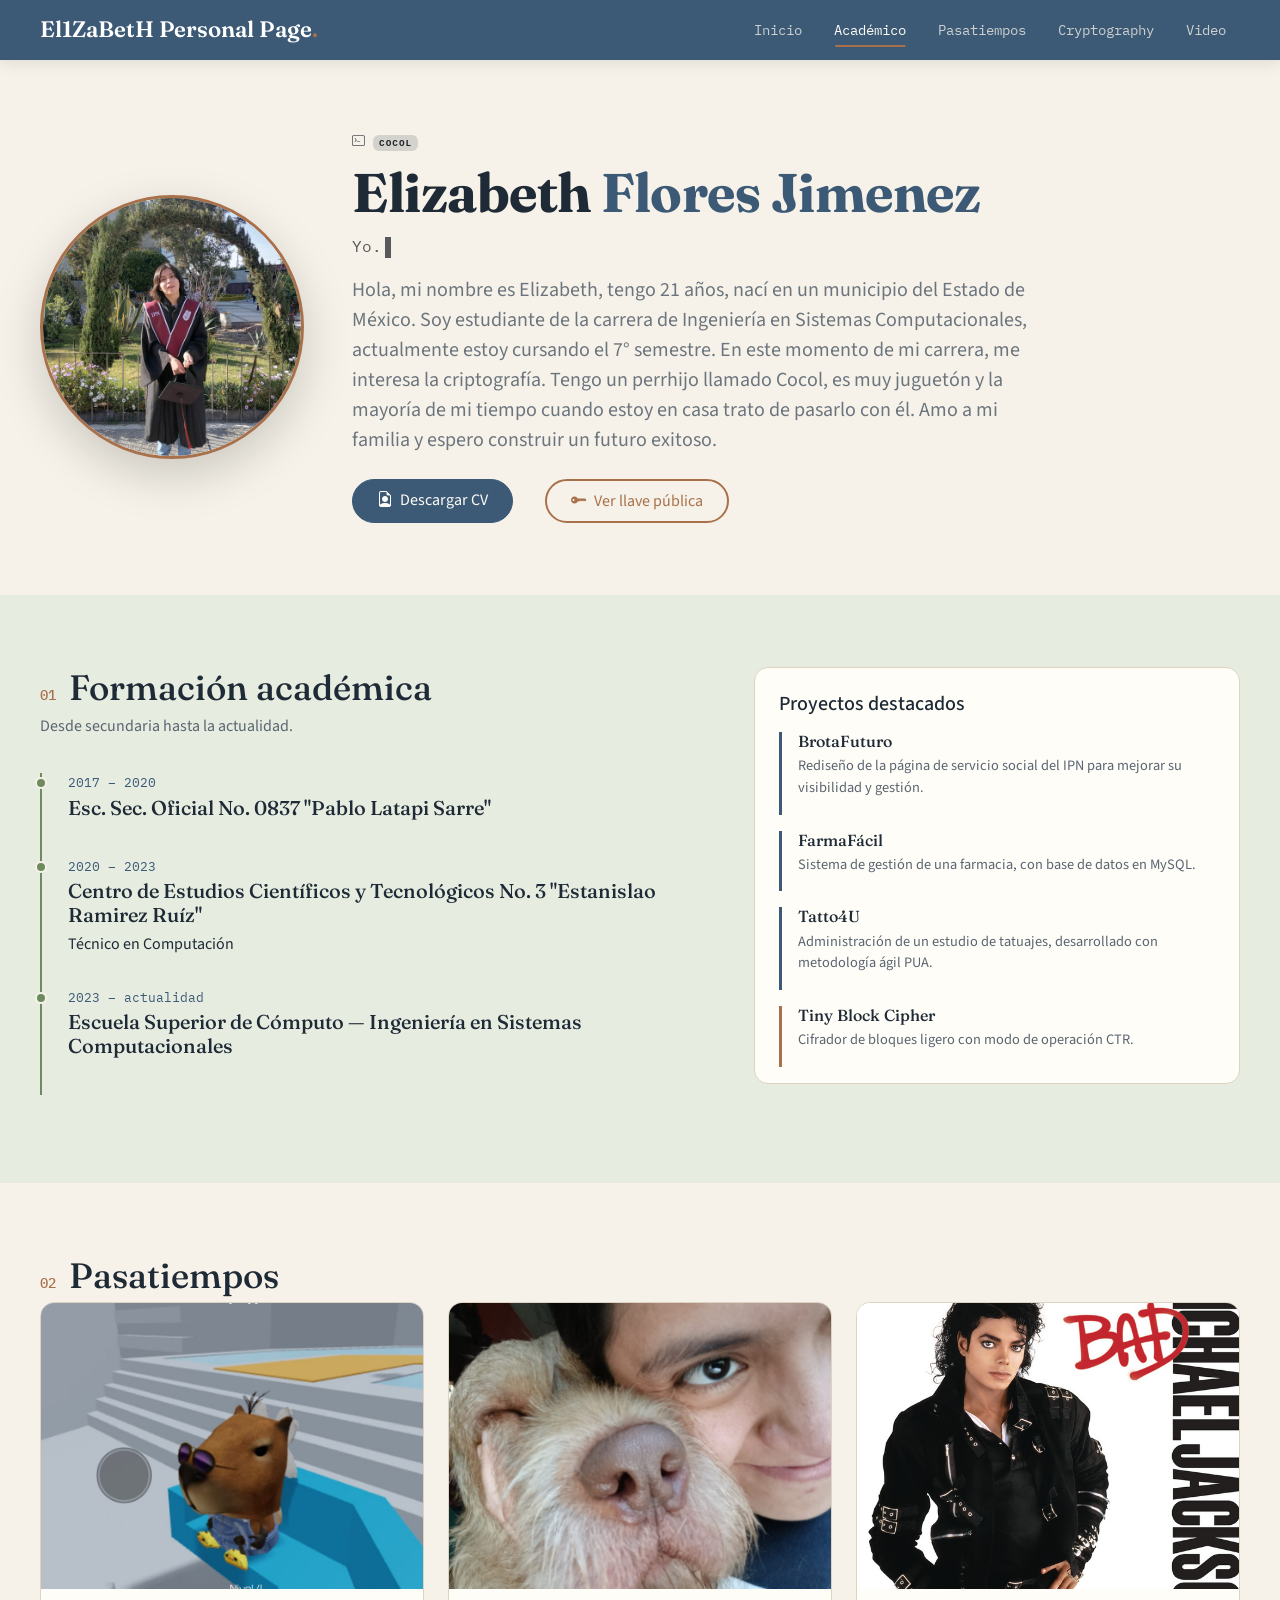
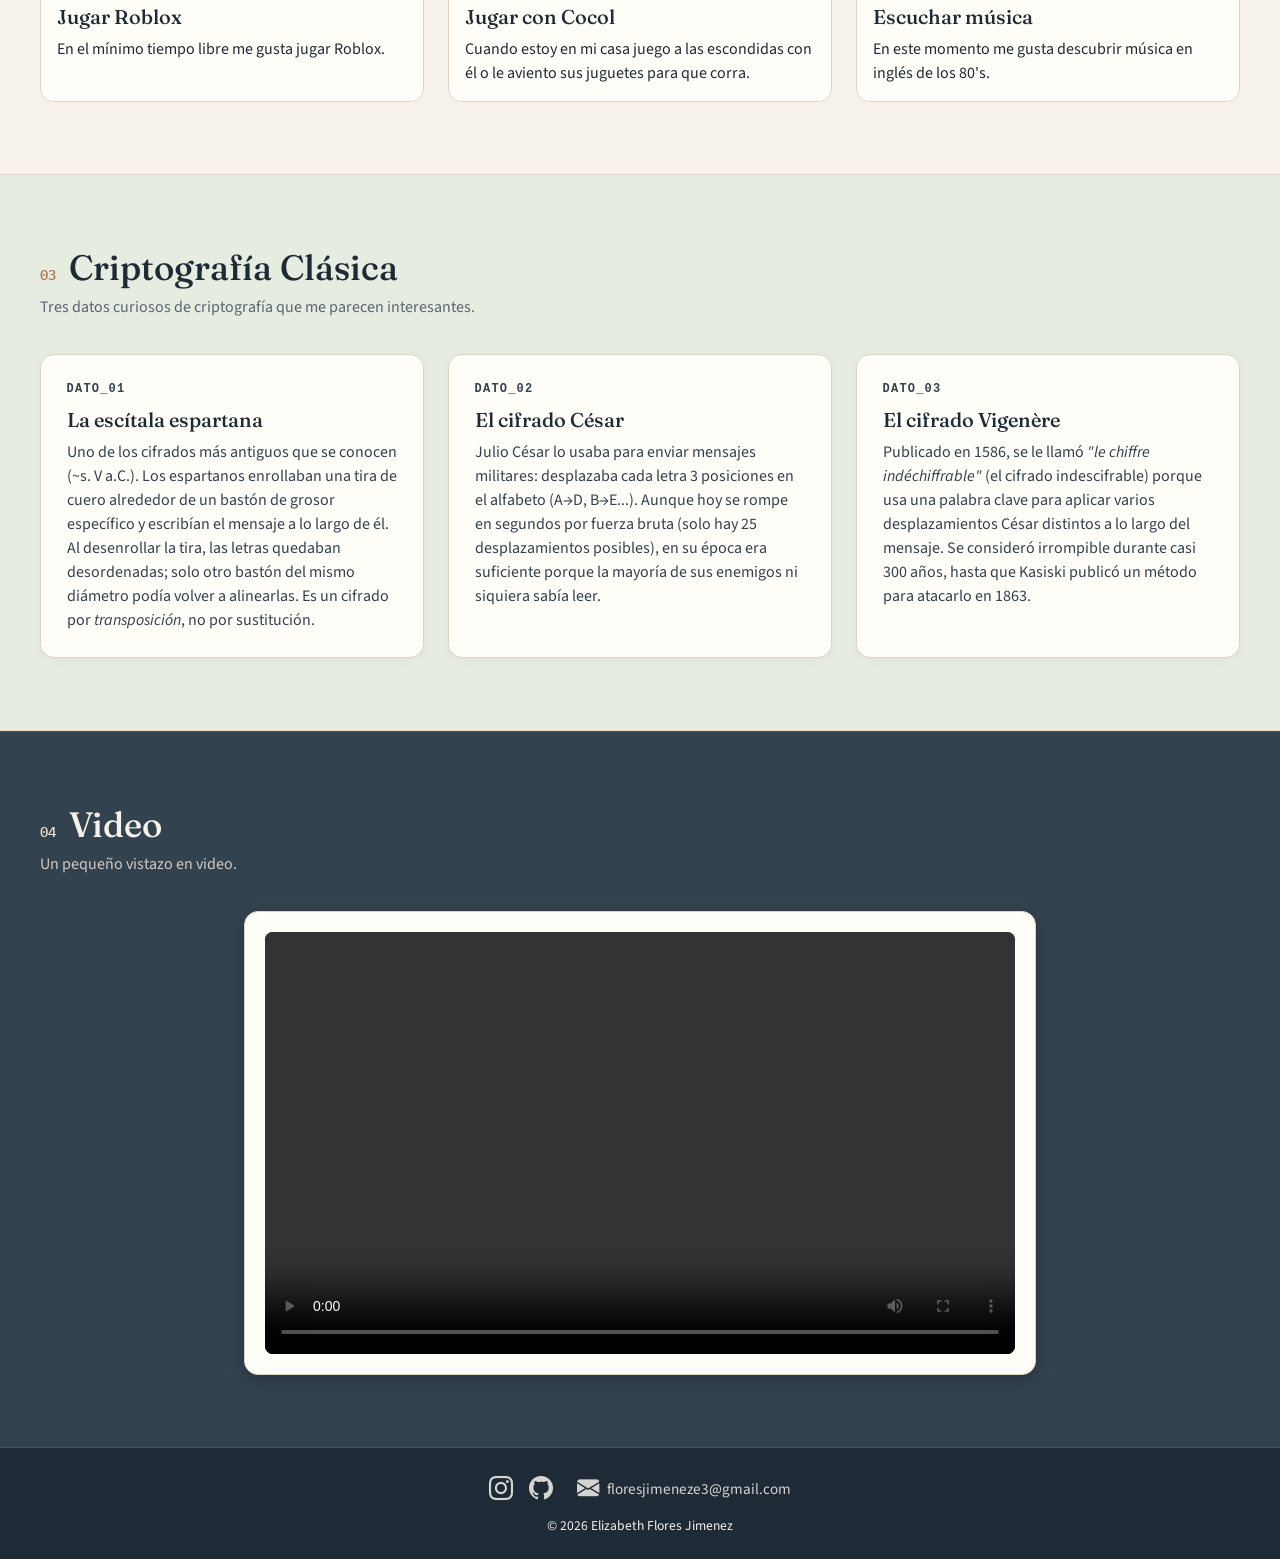
==== commit c16bfba5: "Final Final" ====
--- a/index.html
+++ b/index.html
@@ -515,167 +515,6 @@
 
                 </div>
 
-
-
-                <!-- =================================================
-                     CARRUSEL PARA MÓVIL
-                ================================================== -->
-
-                <div class="mobile-carousel">
-
-
-                    <div id="hobbyCarousel" class="carousel slide hobby-carousel" data-bs-ride="carousel">
-
-
-                        <!-- INDICADORES -->
-
-                        <div class="carousel-indicators">
-
-                            <button type="button" data-bs-target="#hobbyCarousel" data-bs-slide-to="0" class="active"
-                                aria-current="true" aria-label="Pasatiempo 1">
-                            </button>
-
-                            <button type="button" data-bs-target="#hobbyCarousel" data-bs-slide-to="1"
-                                aria-label="Pasatiempo 2">
-                            </button>
-
-                            <button type="button" data-bs-target="#hobbyCarousel" data-bs-slide-to="2"
-                                aria-label="Pasatiempo 3">
-                            </button>
-
-                        </div>
-
-
-
-                        <!-- SLIDES -->
-
-                        <div class="carousel-inner">
-
-
-                            <!-- ROBLOX -->
-
-                            <div class="carousel-item active">
-
-                                <div class="card app-card">
-
-                                    <img src="img/1.jfif" class="card-img-top" alt="Roblox">
-
-                                    <div class="card-body">
-
-                                        <h3 class="h5 card-title">
-                                            Jugar Roblox
-                                        </h3>
-
-                                        <p class="card-text">
-                                            En el mínimo tiempo libre
-                                            me gusta jugar Roblox.
-                                        </p>
-
-                                    </div>
-
-                                </div>
-
-                            </div>
-
-
-
-                            <!-- COCOL -->
-
-                            <div class="carousel-item">
-
-                                <div class="card app-card">
-
-                                    <img src="img/3.jfif" class="card-img-top" alt="Cocol">
-
-                                    <div class="card-body">
-
-                                        <h3 class="h5 card-title">
-                                            Jugar con Cocol
-                                        </h3>
-
-                                        <p class="card-text">
-
-                                            Cuando estoy en mi casa juego
-                                            a las escondidas con él o le
-                                            aviento sus juguetes para que corra.
-
-                                        </p>
-
-                                    </div>
-
-                                </div>
-
-                            </div>
-
-
-
-                            <!-- MÚSICA -->
-
-                            <div class="carousel-item">
-
-                                <div class="card app-card">
-
-                                    <img src="img/2.jfif" class="card-img-top" alt="Música">
-
-                                    <div class="card-body">
-
-                                        <h3 class="h5 card-title">
-                                            Escuchar música
-                                        </h3>
-
-                                        <p class="card-text">
-
-                                            En este momento me gusta descubrir
-                                            música en inglés de los 80's.
-
-                                        </p>
-
-                                    </div>
-
-                                </div>
-
-                            </div>
-
-
-                        </div>
-
-
-
-                        <!-- ANTERIOR -->
-
-                        <button class="carousel-control-prev" type="button" data-bs-target="#hobbyCarousel"
-                            data-bs-slide="prev">
-
-                            <span class="carousel-control-prev-icon" aria-hidden="true">
-                            </span>
-
-                            <span class="visually-hidden">
-                                Anterior
-                            </span>
-
-                        </button>
-
-
-
-                        <!-- SIGUIENTE -->
-
-                        <button class="carousel-control-next" type="button" data-bs-target="#hobbyCarousel"
-                            data-bs-slide="next">
-
-                            <span class="carousel-control-next-icon" aria-hidden="true">
-                            </span>
-
-                            <span class="visually-hidden">
-                                Siguiente
-                            </span>
-
-                        </button>
-
-
-                    </div>
-
-                </div>
-
             </div>
 
         </section>
